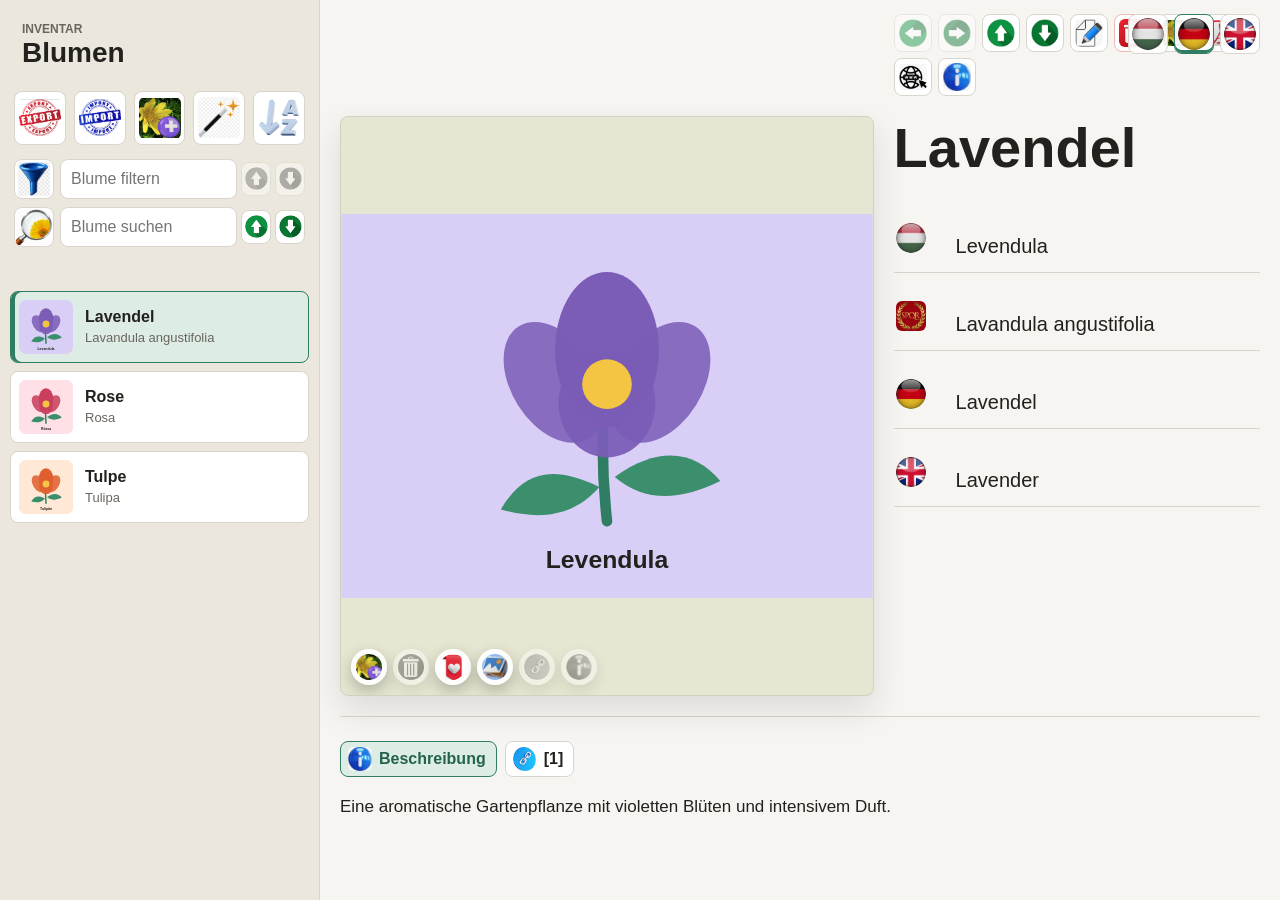
==== index.html @ afc71ab7 "tastaturbefehle wurden eingebaut" ====
<!doctype html>
<html lang="de">
<head>
  <meta charset="utf-8">
  <meta name="viewport" content="width=device-width, initial-scale=1">
  <title>Blumen-Inventar</title>
  <link rel="icon" type="image/png" href="favicon.png">
  <link rel="stylesheet" href="styles.css?v=20260624-6">
</head>
<body>
  <div class="app-shell">
    <aside class="sidebar" aria-label="Blumenliste" data-i18n-attr="aria-label:flowerListLabel">
      <div class="sidebar-header">
        <div>
          <p class="eyebrow" data-i18n="inventory">Inventar</p>
          <h1 data-i18n="flowers">Blumen</h1>
        </div>
      </div>

      <div class="toolbar">
        <button id="exportButton" class="toolbar-icon-button" type="button" title="Exportieren" aria-label="Exportieren" data-i18n-attr="title:export;aria-label:export"><img src="icon-export.png" alt=""><span class="visually-hidden" data-i18n="export">Exportieren</span></button>
        <button id="importButton" class="toolbar-icon-button" type="button" title="Importieren" aria-label="Importieren" data-i18n-attr="title:import;aria-label:import"><img src="icon-import.png" alt=""><span class="visually-hidden" data-i18n="import">Importieren</span></button>
        <button id="addFlowerButton" class="toolbar-icon-button" type="button" title="Neue Blume" aria-label="Neue Blume" data-i18n-attr="title:newFlower;aria-label:newFlower"><img src="icon-add.png" alt=""><span class="visually-hidden" data-i18n="newFlower">Neue Blume</span></button>
        <button id="createOnlineFlowerButton" class="toolbar-icon-button" type="button" title="Blume aus dem Internet erstellen" aria-label="Blume aus dem Internet erstellen" data-i18n-attr="title:createOnlineFlower;aria-label:createOnlineFlower"><img src="icon-internet-create.png" alt=""><span class="visually-hidden" data-i18n="createOnlineFlower">Blume aus dem Internet erstellen</span></button>
        <button id="sortFlowersButton" class="toolbar-icon-button" type="button" title="Sortieren A-Z" aria-label="Sortieren A-Z"><img id="sortFlowersIcon" src="icon-sort-az.png" alt=""><span class="visually-hidden" id="sortFlowersLabel">Sortieren A-Z</span></button>
        <input id="importFileInput" type="file" accept="application/json,application/zip,application/x-zip-compressed,.json,.zip" hidden>
      </div>

      <form id="searchForm" class="search-form" role="search">
        <label class="visually-hidden" for="filterInput" data-i18n="filterFlower">Blume filtern</label>
        <div class="search-input-row">
          <div class="search-field-row">
            <span class="search-side-icon" aria-hidden="true"><img src="icon-filter.png" alt=""></span>
            <div class="search-input-wrap">
              <input id="filterInput" type="text" placeholder="Blume filtern" autocomplete="off" data-i18n-attr="placeholder:filterPlaceholder">
              <button id="clearFilterButton" class="search-clear-button hidden" type="button" title="Filter löschen" aria-label="Filter löschen" data-i18n-attr="title:clearFilter;aria-label:clearFilter">×</button>
            </div>
          </div>
          <button id="filterPreviousButton" class="search-step-button" type="button" title="Vorherige gefilterte Blume" aria-label="Vorherige gefilterte Blume"><img src="icon-prev.png" alt=""></button>
          <button id="filterNextButton" class="search-step-button" type="button" title="Nächste gefilterte Blume" aria-label="Nächste gefilterte Blume"><img src="icon-next.png" alt=""></button>
        </div>
        <label class="visually-hidden" for="searchInput" data-i18n="searchFlower">Blume suchen</label>
        <div class="search-input-row">
          <div class="search-field-row">
            <button id="searchModeButton" class="search-side-icon search-mode-button" type="button" title="Überall suchen" aria-label="Suchmodus: Blumennamen. Zu überall suchen wechseln.">
              <img id="searchModeIcon" src="icon-search-flower-upload.png" alt="">
            </button>
            <div class="search-input-wrap">
              <input id="searchInput" type="search" placeholder="Blume suchen" autocomplete="off" data-i18n-attr="placeholder:searchPlaceholder">
              <button id="clearSearchButton" class="search-clear-button hidden" type="button" title="Suche löschen" aria-label="Suche löschen" data-i18n-attr="title:clearSearch;aria-label:clearSearch">×</button>
            </div>
          </div>
          <button id="searchPreviousButton" class="search-step-button" type="button" title="Vorheriger Treffer" aria-label="Vorheriger Treffer"><img src="icon-prev.png" alt=""></button>
          <button id="searchNextButton" class="search-step-button" type="button" title="Nächster Treffer" aria-label="Nächster Treffer"><img src="icon-next.png" alt=""></button>
        </div>
        <p id="searchMessage" class="search-message" role="status" aria-live="polite"></p>
      </form>

      <div id="flowerList" class="flower-list" role="listbox" aria-label="Gespeicherte Blumen" data-i18n-attr="aria-label:savedFlowers"></div>
    </aside>

    <main class="main-panel">
      <div class="main-toolbar">
        <div id="topDetailActions" class="sticky-detail-actions hidden"></div>
        <div class="language-switcher" aria-label="Sprache wählen" data-i18n-attr="aria-label:chooseLanguage">
          <button type="button" data-lang="hu" title="Magyar" aria-label="Magyar"><img src="flag-hu.png" alt=""></button>
          <button type="button" data-lang="de" title="Deutsch" aria-label="Deutsch"><img src="flag-de.png" alt=""></button>
          <button type="button" data-lang="en" title="English" aria-label="English"><img src="flag-en.png" alt=""></button>
        </div>
      </div>

      <section id="detailView" class="detail-view" aria-live="polite"></section>

      <form id="flowerForm" class="flower-form hidden" novalidate>
        <div class="form-header">
          <div>
            <p class="eyebrow" id="formModeLabel">Neue Blume</p>
            <h2 data-i18n="flowerData">Blumendaten</h2>
          </div>
          <div class="form-actions top-actions">
            <button class="form-icon-button" type="submit" title="Speichern" aria-label="Speichern" data-i18n-attr="title:save;aria-label:save"><img src="icon-save.png" alt=""><span class="visually-hidden" data-i18n="save">Speichern</span></button>
            <button id="cancelButton" class="form-icon-button" type="button" title="Abbrechen" aria-label="Abbrechen" data-i18n-attr="title:cancel;aria-label:cancel"><img src="icon-exit.png" alt=""><span class="visually-hidden" data-i18n="cancel">Abbrechen</span></button>
          </div>
        </div>

        <div class="form-grid">
          <section class="image-editor" aria-label="Bild" data-i18n-attr="aria-label:image">
            <div id="imagePreview" class="image-preview empty">
              <span data-i18n="selectImageDrop">Bild auswählen / Drag & Drop</span>
              <input id="imageInput" type="file" accept="image/*" multiple>
            </div>
          </section>

          <section class="fields" aria-label="Namen" data-i18n-attr="aria-label:names">
            <label>
              <span class="field-icon-label" title="Ungarischer Name" aria-label="Ungarischer Name" data-i18n-attr="title:magyarName;aria-label:magyarName"><img src="flag-hu.png" alt=""><span aria-hidden="true">*</span></span>
              <input id="nameHu" type="text" autocomplete="off" required>
            </label>
            <label>
              <span class="field-icon-label" title="Latein Name" aria-label="Latein Name" data-i18n-attr="title:latinName;aria-label:latinName"><img src="icon-latin.png" alt=""></span>
              <input id="nameLa" type="text" autocomplete="off">
            </label>
            <p id="autoFillStatus" class="autofill-status" role="status" aria-live="polite"></p>
            <label>
              <span class="field-icon-label" title="Deutscher Name" aria-label="Deutscher Name" data-i18n-attr="title:germanName;aria-label:germanName"><img src="flag-de.png" alt=""></span>
              <input id="nameDe" type="text" autocomplete="off">
            </label>
            <label>
              <span class="field-icon-label" title="English Name" aria-label="English Name" data-i18n-attr="title:englishName;aria-label:englishName"><img src="flag-en.png" alt=""></span>
              <input id="nameEn" type="text" autocomplete="off">
            </label>
            <p id="formError" class="form-error" role="alert"></p>
          </section>
          <section class="full-width-editor">
            <div class="field-block">
              <span class="field-icon-label description-field-label" title="Beschreibung" aria-label="Beschreibung" data-i18n-attr="title:descriptionTitle;aria-label:descriptionTitle"><img src="icon-info.png" alt=""><span data-i18n="descriptionTitle">Beschreibung</span></span>
              <div class="rich-editor">
                <span class="description-language-tabs" aria-label="Beschreibungssprache wählen" data-i18n-attr="aria-label:chooseDescriptionLanguage">
                  <button type="button" data-description-lang="hu" title="Magyar" aria-label="Magyar"><img src="flag-hu.png" alt=""></button>
                  <button type="button" data-description-lang="de" title="Deutsch" aria-label="Deutsch"><img src="flag-de.png" alt=""></button>
                  <button type="button" data-description-lang="en" title="English" aria-label="English"><img src="flag-en.png" alt=""></button>
                </span>
                <span class="editor-toolbar" aria-label="Leírás formatieren" data-i18n-attr="aria-label:formatDescription">
                  <label class="editor-select-control">
                    <span data-i18n="fontFamily">Schriftart</span>
                    <select id="descriptionFontFamilySelect" aria-label="Schriftart" data-i18n-attr="aria-label:fontFamily">
                      <option value="" data-i18n="fontFamilyDefault">Standard</option>
                      <option value="Segoe UI">Segoe UI</option>
                      <option value="Arial">Arial</option>
                      <option value="Georgia">Georgia</option>
                      <option value="Times New Roman">Times New Roman</option>
                      <option value="Courier New">Courier New</option>
                      <option value="Verdana">Verdana</option>
                    </select>
                  </label>
                  <label class="editor-select-control">
                    <span data-i18n="fontSize">Schriftgröße</span>
                    <select id="descriptionFontSizeSelect" aria-label="Schriftgröße" data-i18n-attr="aria-label:fontSize">
                      <option value="" data-i18n="fontSizeDefault">Normal</option>
                      <option value="2">14 px</option>
                      <option value="3">16 px</option>
                      <option value="4">20 px</option>
                      <option value="5">24 px</option>
                      <option value="6">32 px</option>
                    </select>
                  </label>
                  <button type="button" data-command="bold" title="Fett" data-i18n-attr="title:bold"><strong>B</strong></button>
                  <button type="button" data-command="italic" title="Kursiv" data-i18n-attr="title:italic"><em>I</em></button>
                  <button type="button" data-command="underline" title="Unterstrichen" data-i18n-attr="title:underline"><u>U</u></button>
                  <button type="button" data-command="insertUnorderedList" title="Liste" data-i18n="list" data-i18n-attr="title:list">Liste</button>
                  <button type="button" data-command="removeFormat" title="Formatierung entfernen" data-i18n="clearFormat" data-i18n-attr="title:clearFormat">Format löschen</button>
                  <label class="color-control editor-color-control">
                    <span data-i18n="textColor">Textfarbe</span>
                    <input id="descriptionColorInput" type="color" value="#2f7d62">
                  </label>
                  <span class="color-palette" aria-label="Textfarbe wählen" data-i18n-attr="aria-label:textColor">
                    <button type="button" data-editor-color="#22211d" title="Textfarbe" data-i18n-attr="title:textColor" style="--swatch:#22211d"></button>
                    <button type="button" data-editor-color="#2f7d62" title="Textfarbe" data-i18n-attr="title:textColor" style="--swatch:#2f7d62"></button>
                    <button type="button" data-editor-color="#b42318" title="Textfarbe" data-i18n-attr="title:textColor" style="--swatch:#b42318"></button>
                    <button type="button" data-editor-color="#175cd3" title="Textfarbe" data-i18n-attr="title:textColor" style="--swatch:#175cd3"></button>
                    <button type="button" data-editor-color="#7a2e0e" title="Textfarbe" data-i18n-attr="title:textColor" style="--swatch:#7a2e0e"></button>
                  </span>
                  <label class="color-control editor-color-control">
                    <span data-i18n="backgroundColor">Hintergrund</span>
                    <input id="descriptionBackgroundColorInput" type="color" value="#fff3bf">
                  </label>
                  <span class="color-palette" aria-label="Hintergrundfarbe wählen" data-i18n-attr="aria-label:backgroundColor">
                    <button type="button" data-editor-background="#fff3bf" title="Hintergrund" data-i18n-attr="title:backgroundColor" style="--swatch:#fff3bf"></button>
                    <button type="button" data-editor-background="#d3f9d8" title="Hintergrund" data-i18n-attr="title:backgroundColor" style="--swatch:#d3f9d8"></button>
                    <button type="button" data-editor-background="#d0ebff" title="Hintergrund" data-i18n-attr="title:backgroundColor" style="--swatch:#d0ebff"></button>
                    <button type="button" data-editor-background="#ffe3e3" title="Hintergrund" data-i18n-attr="title:backgroundColor" style="--swatch:#ffe3e3"></button>
                    <button type="button" data-editor-background="#ffffff" title="Hintergrund" data-i18n-attr="title:backgroundColor" style="--swatch:#ffffff"></button>
                  </span>
                </span>
                <span id="descriptionEditor" class="description-editor" contenteditable="true" role="textbox" aria-multiline="true"></span>
              </div>
            </div>
            <div class="field-block links-editor">
              <div class="links-editor-header">
                <span class="field-label" data-i18n="linksTitle">Links</span>
                <button id="addLinkButton" type="button" data-i18n="addLink">Link hinzufügen</button>
              </div>
              <div id="linksEditorList" class="links-editor-list"></div>
            </div>
          </section>
        </div>
      </form>
    </main>
  </div>

  <script src="app.js?v=20260624-12"></script>
</body>
</html>
---- styles.css ----
:root {
  color-scheme: light;
  --bg: #f6f5f1;
  --panel: #ffffff;
  --panel-soft: #f0eee8;
  --text: #22211d;
  --muted: #6a665e;
  --line: #d9d5cc;
  --accent: #2f7d62;
  --accent-strong: #23634d;
  --danger: #b42318;
  --shadow: 0 14px 35px rgba(34, 33, 29, 0.12);
  --radius: 8px;
}

* {
  box-sizing: border-box;
}

body {
  margin: 0;
  min-height: 100vh;
  background: var(--bg);
  color: var(--text);
  font-family: Segoe UI, Arial, sans-serif;
}

button,
input {
  font: inherit;
}

button {
  border: 1px solid var(--line);
  border-radius: var(--radius);
  background: var(--panel);
  color: var(--text);
  cursor: pointer;
  min-height: 40px;
  padding: 0 14px;
  transition: background 140ms ease, border-color 140ms ease, transform 140ms ease;
}

button:hover {
  background: var(--panel-soft);
}

button:disabled {
  cursor: not-allowed;
  opacity: 0.45;
}

button:active {
  transform: translateY(1px);
}

button.primary,
.icon-button.primary {
  border-color: var(--accent);
  background: var(--accent);
  color: #ffffff;
}

button.primary:hover,
.icon-button.primary:hover {
  background: var(--accent-strong);
}

.app-shell {
  display: grid;
  grid-template-columns: 320px minmax(0, 1fr);
  height: 100vh;
  min-height: 520px;
}

.sidebar {
  display: flex;
  min-height: 0;
  flex-direction: column;
  border-right: 1px solid var(--line);
  background: #ebe7dc;
}

.sidebar-header,
.form-header {
  display: flex;
  align-items: center;
  justify-content: space-between;
  gap: 16px;
  padding: 22px;
}

.sidebar-header h1,
.form-header h2 {
  margin: 2px 0 0;
  font-size: 28px;
  line-height: 1.1;
}

.eyebrow {
  margin: 0;
  color: var(--muted);
  font-size: 12px;
  font-weight: 700;
  letter-spacing: 0;
  text-transform: uppercase;
}

.icon-button {
  display: inline-flex;
  width: 42px;
  height: 42px;
  align-items: center;
  justify-content: center;
  flex: 0 0 auto;
  padding: 0;
  font-size: 28px;
  line-height: 1;
}

.toolbar {
  display: grid;
  grid-template-columns: repeat(5, 1fr);
  gap: 8px;
  padding: 0 14px 14px;
}

.toolbar-icon-button {
  display: inline-flex;
  height: 54px;
  align-items: center;
  justify-content: center;
  overflow: hidden;
  padding: 5px;
}

.toolbar-icon-button img {
  width: 42px;
  height: 42px;
  border-radius: 6px;
  object-fit: contain;
}

.search-form {
  display: grid;
  gap: 8px;
  padding: 0 14px 10px;
}

.search-input-wrap {
  position: relative;
}

.search-field-row {
  display: grid;
  grid-template-columns: 40px minmax(0, 1fr);
  gap: 6px;
}

.search-side-icon {
  display: inline-flex;
  width: 40px;
  min-height: 40px;
  align-items: center;
  justify-content: center;
  border: 1px solid var(--line);
  border-radius: var(--radius);
  background: #fff;
}

.search-side-icon img {
  width: 34px;
  height: 34px;
  object-fit: contain;
}

.search-mode-button {
  height: 40px;
  overflow: hidden;
  padding: 1px;
}

.search-mode-button img {
  width: 36px;
  height: 36px;
}

.search-mode-button:hover,
.search-mode-button:focus-visible {
  border-color: var(--accent);
  background: #f7fbf9;
}

.search-mode-button:focus-visible {
  outline: 3px solid rgba(47, 125, 98, 0.18);
  outline-offset: 1px;
}

.search-input-row {
  display: grid;
  grid-template-columns: minmax(0, 1fr) 30px 30px;
  gap: 4px;
}

.search-form input {
  width: 100%;
  min-height: 40px;
  border: 1px solid var(--line);
  border-radius: var(--radius);
  color: var(--text);
  padding: 8px 40px 8px 10px;
}

.search-form input:placeholder-shown {
  padding-right: 10px;
}

.search-form input:focus {
  border-color: var(--accent);
  outline: 3px solid rgba(47, 125, 98, 0.18);
}

.search-form input[type="search"]::-webkit-search-cancel-button,
.search-form input[type="search"]::-webkit-search-decoration {
  appearance: none;
  -webkit-appearance: none;
  display: none;
}

.search-clear-button {
  position: absolute;
  top: 50%;
  right: 6px;
  width: 30px;
  min-height: 30px;
  height: 30px;
  border: 0;
  background: transparent;
  color: var(--muted);
  padding: 0;
  transform: translateY(-50%);
  font-size: 24px;
  line-height: 1;
}

.search-clear-button:hover {
  background: var(--panel-soft);
}

.search-step-button {
  display: inline-flex;
  width: 30px;
  min-height: 34px;
  height: 34px;
  align-self: center;
  align-items: center;
  justify-content: center;
  padding: 2px;
}

.search-step-button img {
  width: 23px;
  height: 23px;
  border-radius: 50%;
  object-fit: contain;
}

.search-step-button:disabled {
  cursor: default;
  opacity: 0.42;
}

.search-step-button:disabled img {
  filter: grayscale(1);
}

.search-message {
  min-height: 18px;
  margin: 0;
  color: var(--danger);
  font-size: 13px;
  font-weight: 700;
}

.flower-list {
  min-height: 0;
  overflow-y: auto;
  padding: 8px 10px 18px;
}

.flower-item {
  display: grid;
  grid-template-columns: 54px minmax(0, 1fr);
  align-items: center;
  gap: 12px;
  width: 100%;
  min-height: 70px;
  margin: 0 0 8px;
  padding: 8px;
  text-align: left;
}

.flower-item.active {
  border-color: var(--accent);
  background: #ddede5;
  box-shadow: inset 4px 0 0 var(--accent);
}

.flower-item.search-hit {
  outline: 3px solid rgba(47, 125, 98, 0.22);
  outline-offset: 1px;
}

.flower-thumb {
  width: 54px;
  height: 54px;
  border-radius: 7px;
  object-fit: cover;
  background: var(--panel-soft);
}

.flower-title {
  display: block;
  overflow: hidden;
  font-weight: 700;
  text-overflow: ellipsis;
  white-space: nowrap;
}

.flower-subtitle {
  display: block;
  overflow: hidden;
  margin-top: 4px;
  color: var(--muted);
  font-size: 13px;
  text-overflow: ellipsis;
  white-space: nowrap;
}

.main-panel {
  position: relative;
  min-width: 0;
  overflow: auto;
  padding: 20px;
}

.main-toolbar {
  position: sticky;
  top: -20px;
  z-index: 6;
  display: block;
  margin: -20px -20px 12px;
  padding: 14px 20px 8px;
  background: var(--bg);
}

.sticky-detail-actions {
  display: grid;
  grid-template-columns: minmax(340px, 58%) minmax(0, 1fr);
  gap: 20px;
  max-width: none;
  min-width: 0;
  margin: 0 auto;
  padding: 0;
  background: var(--bg);
}

.sticky-detail-actions .detail-actions {
  grid-column: 2;
  margin: 0;
  padding-left: 0;
}

.language-switcher {
  position: absolute;
  top: 14px;
  right: 20px;
  display: flex;
  justify-content: flex-end;
  gap: 6px;
  pointer-events: none;
}

.language-switcher button {
  display: inline-flex;
  width: 40px;
  height: 40px;
  align-items: center;
  justify-content: center;
  border-color: var(--line);
  background: rgba(255, 255, 255, 0.92);
  overflow: hidden;
  padding: 3px;
  pointer-events: auto;
}

.language-switcher img {
  width: 100%;
  height: 100%;
  border-radius: 50%;
  object-fit: cover;
}

.language-switcher button.active {
  border-color: var(--accent);
  box-shadow: inset 0 -3px 0 var(--accent);
}

.detail-view,
.flower-form {
  max-width: none;
  margin: 0;
}

.detail-card {
  display: grid;
  grid-template-columns: minmax(340px, 58%) minmax(0, 1fr);
  gap: 20px;
  align-items: start;
}

.hero-image-frame {
  width: 100%;
}

.hero-image-shell {
  position: relative;
  width: 100%;
  height: clamp(380px, 52vw, 580px);
  border-radius: var(--radius);
  box-shadow: var(--shadow);
  background: #e6e6d2;
  border: 1px solid #d2d2bc;
  overflow: hidden;
}

.hero-image {
  width: 100%;
  height: 100%;
  cursor: zoom-in;
  object-fit: contain;
}

.hero-image-shell.drag-over {
  outline: 4px solid rgba(47, 125, 98, 0.5);
  outline-offset: -8px;
}

.hero-image-add-input {
  display: none;
}

.hero-image-add,
.hero-image-delete,
.hero-image-favorite,
.hero-image-thumbnails,
.hero-image-source,
.hero-image-info {
  position: absolute;
  z-index: 2;
  bottom: 10px;
  display: inline-flex;
  width: 36px;
  min-height: 36px;
  height: 36px;
  align-items: center;
  justify-content: center;
  border-color: rgba(255, 255, 255, 0.86);
  border-radius: 50%;
  background: rgba(255, 255, 255, 0.94);
  box-shadow: 0 6px 16px rgba(0, 0, 0, 0.24);
  padding: 3px;
}

.hero-image-add {
  left: 10px;
}

.hero-image-delete {
  left: 52px;
}

.hero-image-favorite {
  left: 94px;
}

.hero-image-thumbnails {
  left: 136px;
}

.hero-image-source {
  left: 178px;
}

.hero-image-info {
  left: 220px;
}

.hero-image-add img,
.hero-image-delete img,
.hero-image-favorite img,
.hero-image-thumbnails img,
.hero-image-source img,
.hero-image-info img {
  width: 26px;
  height: 26px;
  border-radius: 50%;
  object-fit: cover;
}

.hero-image-favorite:not(.active) {
  opacity: 0.42;
}

.hero-image-info:not(.active) {
  opacity: 0.42;
}

.hero-image-favorite:not(.active) img {
  filter: grayscale(1);
}

.hero-image-info:not(.active) img {
  filter: grayscale(1);
}

.hero-image-delete:disabled,
.hero-image-source:disabled {
  cursor: default;
  opacity: 0.42;
}

.hero-image-delete:disabled img,
.hero-image-source:disabled img {
  filter: grayscale(1);
}

.hero-image-nav {
  display: inline-flex;
  width: 30px;
  min-height: 30px;
  align-items: center;
  justify-content: center;
  border-color: var(--line);
  border-radius: 50%;
  background: #ffffff;
  color: var(--text);
  font-size: 24px;
  font-weight: 800;
  line-height: 1;
  padding: 0 0 3px;
  white-space: nowrap;
}

.hero-image-navigation {
  display: grid;
  grid-template-columns: 30px 30px minmax(0, 1fr) 30px 30px;
  width: 100%;
  gap: 6px;
  align-items: center;
  margin-top: 6px;
}

.hero-image-nav:disabled {
  cursor: default;
  pointer-events: none;
  opacity: 0.34;
}

.hero-image-status {
  color: var(--muted);
  font-size: 13px;
  font-weight: 800;
  text-align: center;
}

.original-image-overlay {
  box-sizing: border-box;
  position: fixed;
  inset: 0;
  z-index: 100;
  display: flex;
  align-items: center;
  justify-content: center;
  background: rgba(16, 18, 17, 0.84);
  cursor: zoom-out;
  overflow: hidden;
  padding: 24px 24px 82px;
}

.original-image-content {
  box-sizing: border-box;
  display: grid;
  width: min(900px, calc(100vw - 48px));
  height: calc(100vh - 124px);
  max-height: calc(100vh - 124px);
  height: calc(100dvh - 124px);
  max-height: calc(100dvh - 124px);
  grid-template-rows: minmax(0, 1fr);
  align-items: center;
  justify-items: center;
  cursor: default;
  overflow: hidden;
}

.original-image-stage {
  position: relative;
  display: grid;
  min-height: 0;
  width: 100%;
  height: 100%;
  max-width: 100%;
  max-height: 100%;
  place-items: center;
}

.original-image-content img {
  display: block;
  width: auto;
  height: auto;
  max-width: 100%;
  max-height: calc(100vh - 124px);
  max-height: calc(100dvh - 124px);
  border-radius: var(--radius);
  box-shadow: 0 22px 70px rgba(0, 0, 0, 0.45);
  cursor: zoom-out;
  object-fit: contain;
}

.original-image-actions {
  position: absolute;
  left: 50%;
  bottom: 12px;
  z-index: 2;
  display: flex;
  gap: 8px;
  transform: translateX(-50%);
}

.original-image-actions .hero-image-delete,
.original-image-actions .hero-image-favorite,
.original-image-actions .hero-image-source,
.original-image-actions .hero-image-info {
  position: static;
  flex: 0 0 auto;
}

.original-image-navigation {
  position: fixed;
  left: 50%;
  bottom: 24px;
  transform: translateX(-50%);
  width: calc(100vw - 48px);
  max-width: 560px;
  border-radius: 999px;
  background: rgba(246, 244, 239, 0.96);
  padding: 4px;
  box-shadow: 0 10px 34px rgba(0, 0, 0, 0.25);
  cursor: default;
}

.thumbnail-overlay {
  position: fixed;
  inset: 0;
  z-index: 110;
  display: grid;
  place-items: center;
  background: rgba(16, 18, 17, 0.38);
  padding: 24px;
}

.thumbnail-panel {
  max-width: calc(100vw - 48px);
  max-height: calc(100vh - 48px);
  overflow: auto;
  border: 1px solid rgba(255, 255, 255, 0.86);
  border-radius: var(--radius);
  background: rgba(255, 255, 255, 0.96);
  box-shadow: 0 24px 70px rgba(0, 0, 0, 0.34);
  padding: 14px;
}

.thumbnail-panel.drag-over {
  outline: 4px solid rgba(47, 125, 98, 0.5);
  outline-offset: -8px;
}

.thumbnail-grid {
  display: grid;
  grid-template-columns: repeat(var(--thumbnail-columns, 5), minmax(172px, 264px));
  gap: 14px;
}

.thumbnail-item {
  position: relative;
  aspect-ratio: 1 / 1;
  overflow: hidden;
  border: 2px solid var(--line);
  border-radius: 8px;
  background: #ffffff;
  padding: 0;
}

.thumbnail-item.selected {
  border-color: var(--accent);
  box-shadow: 0 0 0 3px rgba(47, 125, 98, 0.18);
}

.thumbnail-item img {
  width: 100%;
  height: 100%;
  object-fit: cover;
}

.thumbnail-favorite,
.thumbnail-source,
.thumbnail-delete,
.thumbnail-info {
  position: absolute;
  bottom: 4px;
  display: inline-flex;
  width: 32px;
  min-height: 32px;
  height: 32px;
  align-items: center;
  justify-content: center;
  border-color: rgba(255, 255, 255, 0.9);
  border-radius: 50%;
  background: rgba(255, 255, 255, 0.94);
  box-shadow: 0 4px 12px rgba(0, 0, 0, 0.22);
  padding: 2px;
}

.thumbnail-source {
  right: 40px;
}

.thumbnail-delete {
  right: 76px;
}

.thumbnail-info {
  right: 112px;
}

.thumbnail-favorite {
  right: 4px;
}

.thumbnail-favorite img,
.thumbnail-source img,
.thumbnail-delete img,
.thumbnail-info img {
  width: 23px;
  height: 23px;
  border-radius: 50%;
  object-fit: cover;
}

.thumbnail-source img {
  width: 23px;
  height: 23px;
  border-radius: 50%;
  object-fit: cover;
}

.thumbnail-favorite:not(.active),
.thumbnail-info:not(.active),
.thumbnail-source:disabled,
.thumbnail-delete:disabled {
  opacity: 0.52;
}

.thumbnail-favorite:not(.active) img,
.thumbnail-info:not(.active) img,
.thumbnail-source:disabled img,
.thumbnail-delete:disabled img {
  filter: grayscale(1);
}

.thumbnail-source:disabled {
  cursor: default;
  opacity: 0.42;
}

.thumbnail-source:disabled img {
  filter: grayscale(1);
}

.online-search-overlay {
  position: fixed;
  inset: 0;
  z-index: 120;
  display: grid;
  place-items: center;
  background: rgba(16, 18, 17, 0.42);
  padding: 24px;
}

.online-search-panel {
  width: min(720px, calc(100vw - 48px));
  max-height: calc(100vh - 48px);
  overflow: auto;
  border: 1px solid rgba(255, 255, 255, 0.82);
  border-radius: var(--radius);
  background: #ffffff;
  box-shadow: 0 24px 70px rgba(0, 0, 0, 0.34);
  padding: 22px;
}

.online-search-panel h2 {
  margin: 0 0 18px;
  font-size: 24px;
}

.online-search-form {
  display: grid;
  grid-template-columns: minmax(0, 1fr) auto auto;
  gap: 10px;
  align-items: end;
}

.online-search-form label {
  grid-column: 1 / -1;
  color: var(--muted);
  font-size: 13px;
  font-weight: 800;
}

.online-search-form input {
  min-width: 0;
}

.dialog-icon-button {
  display: inline-flex;
  align-items: center;
  justify-content: center;
  width: 42px;
  min-height: 42px;
  padding: 4px;
}

.dialog-icon-button img {
  width: 30px;
  height: 30px;
  border-radius: 50%;
  object-fit: cover;
}

.export-format-dialog .app-dialog-actions,
.import-mode-dialog .app-dialog-actions {
  gap: 14px;
  align-items: center;
}

.dialog-icon-button.icon-only-choice {
  width: 76px;
  min-height: 76px;
  padding: 6px;
}

.dialog-icon-button.icon-only-choice img {
  width: 64px;
  height: 64px;
  border-radius: 10px;
}

.export-format-dialog .dialog-icon-button.icon-only-choice {
  background: var(--panel);
  color: var(--text);
}

.export-format-dialog .dialog-icon-button.icon-only-choice:hover {
  background: #f7f4ee;
}

.dialog-icon-button.small-icon-choice {
  width: 52px;
  min-height: 52px;
  padding: 5px;
}

.dialog-icon-button.small-icon-choice img {
  width: 40px;
  height: 40px;
  border-radius: 8px;
}

.image-info-panel {
  width: min(560px, calc(100vw - 48px));
}

.image-info-form {
  grid-template-columns: minmax(0, 1fr) auto auto;
}

.image-info-form input {
  min-height: 42px;
}

.app-dialog-panel {
  width: min(520px, calc(100vw - 48px));
}

.app-dialog-message {
  margin: 0 0 18px;
  color: var(--text);
  font-size: 16px;
  line-height: 1.45;
  white-space: pre-line;
}

.app-dialog-actions {
  display: flex;
  justify-content: flex-end;
  gap: 10px;
}

.online-search-history {
  display: grid;
  grid-template-columns: 1fr auto;
  gap: 8px 10px;
  align-items: center;
  margin-top: 12px;
}

.online-search-history-title {
  grid-column: 1 / -1;
  color: var(--muted);
  font-size: 12px;
  font-weight: 800;
}

.online-search-history-chips {
  display: flex;
  min-width: 0;
  flex-wrap: wrap;
  gap: 6px;
}

.online-search-history-chip {
  max-width: 100%;
  border-color: var(--line);
  border-radius: 999px;
  background: #f6f5f1;
  color: var(--text);
  font-size: 13px;
  padding: 6px 10px;
  overflow-wrap: anywhere;
}

.online-search-history-chip:hover,
.online-search-history-chip:focus-visible {
  border-color: var(--accent);
  background: #eef7f1;
}

.online-search-history-clear {
  border-color: var(--line);
  background: #ffffff;
  color: var(--muted);
  font-size: 12px;
  padding: 6px 10px;
}

.online-search-history-clear.dialog-icon-button {
  width: 36px;
  min-height: 36px;
  padding: 3px;
}

.online-search-history-clear.dialog-icon-button img {
  width: 26px;
  height: 26px;
}

.online-search-status {
  min-height: 22px;
  margin: 14px 0 8px;
  color: var(--muted);
  font-weight: 700;
}

.online-search-results {
  display: grid;
  gap: 8px;
}

.online-search-result {
  display: grid;
  gap: 4px;
  width: 100%;
  border-color: var(--line);
  background: #fdfcf8;
  padding: 12px 14px;
  text-align: left;
}

.online-search-result:hover,
.online-search-result:focus-visible {
  border-color: var(--accent);
  background: #eef7f1;
}

.online-search-result strong {
  font-size: 16px;
}

.online-search-result span {
  color: var(--muted);
  font-size: 13px;
}

.detail-content {
  min-width: 0;
}

.detail-content h2 {
  overflow: hidden;
  margin: 0 0 22px;
  font-size: clamp(32px, 5vw, 56px);
  line-height: 1.16;
  padding-bottom: 4px;
  text-overflow: ellipsis;
  white-space: nowrap;
}

.name-grid {
  display: grid;
  gap: 12px;
}

.name-row {
  display: grid;
  grid-template-columns: 48px minmax(0, 1fr);
  gap: 14px;
  align-items: baseline;
  border-bottom: 1px solid var(--line);
  padding: 14px 0;
}

.name-label {
  display: inline-flex;
  width: 34px;
  height: 34px;
  align-items: center;
  justify-content: center;
  color: var(--muted);
  font-size: 14px;
  font-weight: 700;
}

.name-label img,
.field-icon-label img {
  width: 30px;
  height: 30px;
  border-radius: 50%;
  object-fit: cover;
}

.name-label img[src$="icon-latin.png"],
.field-icon-label img[src$="icon-latin.png"] {
  border-radius: 6px;
}

.name-value {
  overflow-wrap: anywhere;
  font-size: 20px;
}

.detail-actions,
.form-actions {
  display: flex;
  flex-wrap: wrap;
  gap: 6px;
  margin-top: 26px;
}

.form-icon-button {
  display: inline-flex;
  width: 52px;
  min-height: 52px;
  align-items: center;
  justify-content: center;
  padding: 4px;
}

.form-icon-button img {
  width: 40px;
  height: 40px;
  border-radius: 50%;
  object-fit: contain;
}

.icon-action {
  display: inline-flex;
  position: relative;
  align-items: center;
  gap: 6px;
  min-height: 38px;
  padding: 3px 10px 3px 6px;
  font-weight: 700;
}

.icon-action img {
  width: 26px;
  height: 26px;
  flex: 0 0 auto;
  border-radius: 6px;
  object-fit: contain;
}

.icon-action.compact-action {
  width: 38px;
  justify-content: center;
  padding: 3px;
}

.icon-action.compact-action span {
  position: absolute;
  width: 1px;
  height: 1px;
  overflow: hidden;
  clip: rect(0 0 0 0);
  clip-path: inset(50%);
  white-space: nowrap;
}

.icon-action.compact-action img {
  width: 28px;
  height: 28px;
}

.icon-action.icon-only-action {
  width: 38px;
  justify-content: center;
  padding: 3px;
}

.icon-action.icon-only-action span {
  position: absolute;
  width: 1px;
  height: 1px;
  overflow: hidden;
  clip: rect(0 0 0 0);
  clip-path: inset(50%);
  white-space: nowrap;
}

.icon-action.icon-only-action img {
  width: 28px;
  height: 28px;
}

.nav-button {
  min-width: 38px;
  padding: 0;
  font-weight: 700;
}

.history-back-button img,
.history-forward-button img {
  transform: rotate(-90deg);
}

.danger {
  border-color: #f2b8b5;
  color: var(--danger);
}

.danger:hover {
  background: #fff1f0;
}

.empty-state {
  display: grid;
  min-height: calc(100vh - 56px);
  place-items: center;
  text-align: center;
}

.empty-state-inner {
  max-width: min(760px, calc(100vw - 48px));
}

.empty-state h2 {
  margin: 0 0 10px;
  font-size: 32px;
}

.empty-state p {
  color: var(--muted);
  line-height: 1.42;
  margin: 8px 0;
}

.fatal-detail {
  overflow-wrap: anywhere;
  font-size: 13px;
  line-height: 1.35;
}

.empty-state-inner button {
  margin: 4px;
}

.hidden {
  display: none;
}

.img-fit {
  max-width: 100%;
  height: auto;
}

.visually-hidden {
  position: absolute;
  width: 1px;
  height: 1px;
  overflow: hidden;
  clip: rect(0 0 0 0);
  clip-path: inset(50%);
  white-space: nowrap;
}

.flower-form {
  background: var(--panel);
  border: 1px solid var(--line);
  border-radius: var(--radius);
  box-shadow: var(--shadow);
}

.form-grid {
  display: grid;
  grid-template-columns: minmax(260px, 42%) minmax(0, 1fr);
  gap: 28px;
  padding: 0 22px 24px;
}

.image-editor {
  min-width: 0;
}

.image-preview {
  display: grid;
  position: relative;
  width: 100%;
  aspect-ratio: 4 / 3;
  place-items: center;
  overflow: hidden;
  border: 1px dashed var(--line);
  border-radius: var(--radius);
  background: var(--panel-soft);
  color: var(--muted);
  transition: background 140ms ease, border-color 140ms ease, outline-color 140ms ease;
}

.image-preview.has-images {
  display: block;
  aspect-ratio: auto;
  overflow: visible;
  border: 0;
  background: transparent;
}

.image-preview.empty {
  cursor: pointer;
}

.image-preview.empty span {
  color: var(--text);
  font-weight: 600;
  text-decoration: underline;
  text-decoration-thickness: 1px;
  text-underline-offset: 3px;
}

.image-preview input {
  position: absolute;
  inset: 0;
  cursor: pointer;
  opacity: 0;
}

.image-preview-stack {
  position: relative;
  width: 100%;
  aspect-ratio: 4 / 3;
  height: auto;
  overflow: hidden;
  border: 1px solid var(--line);
  border-radius: var(--radius);
}

.image-preview img {
  width: 100%;
  height: 100%;
  object-fit: contain;
  background: #ffffff;
}

.image-count-badge {
  position: absolute;
  right: 10px;
  bottom: 10px;
  min-width: 34px;
  border-radius: 999px;
  background: rgba(47, 125, 98, 0.92);
  color: #ffffff;
  font-weight: 800;
  line-height: 1;
  padding: 8px 10px;
  text-align: center;
}

.image-preview.drag-over {
  border-color: var(--accent);
  background: #ddede5;
  outline: 3px solid rgba(47, 125, 98, 0.18);
}

.image-preview.has-images.drag-over .image-preview-stack {
  outline: 4px solid rgba(47, 125, 98, 0.5);
  outline-offset: -8px;
}

.image-preview.has-images .hero-image-navigation {
  margin-top: 10px;
}

.field-note {
  margin: 10px 0 0;
  color: var(--muted);
  font-size: 13px;
  line-height: 1.4;
}

.autofill-status {
  min-height: 18px;
  margin: -8px 0 0;
  color: var(--muted);
  font-size: 13px;
  line-height: 1.35;
}

.autofill-status.warning {
  color: var(--danger);
  font-weight: 700;
}

.fields {
  display: grid;
  align-content: start;
  gap: 16px;
}

.fields > label {
  grid-template-columns: 42px minmax(0, 1fr);
  align-items: center;
}

.full-width-editor {
  display: grid;
  grid-column: 1 / -1;
  gap: 16px;
}

.fields label,
.field-block {
  display: grid;
  gap: 7px;
  color: var(--muted);
  font-size: 14px;
  font-weight: 700;
}

.field-label {
  color: var(--muted);
}

.field-icon-label {
  display: inline-flex;
  position: relative;
  width: 34px;
  height: 34px;
  align-items: center;
  justify-content: center;
}

.description-field-label {
  width: auto;
  gap: 8px;
  justify-content: flex-start;
  color: var(--text);
}

.field-icon-label span {
  position: absolute;
  right: -5px;
  top: -6px;
  color: var(--danger);
  font-size: 15px;
  font-weight: 800;
}

.description-field-label span {
  position: static;
  color: inherit;
  font-size: 14px;
  font-weight: 700;
}

.fields input {
  min-width: 0;
  min-height: 42px;
  border: 1px solid var(--line);
  border-radius: var(--radius);
  color: var(--text);
  padding: 9px 11px;
}

.fields input:focus {
  border-color: var(--accent);
  outline: 3px solid rgba(47, 125, 98, 0.18);
}

.rich-editor {
  display: grid;
  gap: 8px;
}

.description-language-tabs {
  display: flex;
  flex-wrap: wrap;
  gap: 6px;
}

.description-language-tabs button {
  display: inline-flex;
  width: 38px;
  height: 38px;
  align-items: center;
  justify-content: center;
  overflow: hidden;
  padding: 3px;
}

.description-language-tabs img {
  width: 100%;
  height: 100%;
  border-radius: 50%;
  object-fit: cover;
}

.description-language-tabs button.active {
  border-color: var(--accent);
  box-shadow: inset 0 -3px 0 var(--accent);
}

.editor-toolbar {
  display: flex;
  flex-wrap: wrap;
  gap: 6px;
  align-items: center;
}

.editor-toolbar button {
  min-height: 34px;
  padding: 0 10px;
}

.editor-select-control,
.color-control {
  display: inline-flex;
  min-height: 34px;
  align-items: center;
  gap: 7px;
  border: 1px solid var(--line);
  border-radius: var(--radius);
  background: var(--panel);
  color: var(--muted);
  padding: 4px 8px;
  font-size: 13px;
}

.editor-select-control select {
  min-height: 26px;
  max-width: 160px;
  border: 0;
  background: transparent;
  color: var(--text);
  font: inherit;
  font-weight: 700;
  outline: 0;
}

.color-control input {
  width: 34px;
  min-height: 24px;
  border: 0;
  padding: 0;
  background: transparent;
}

.color-palette {
  display: inline-flex;
  gap: 4px;
  align-items: center;
  min-height: 34px;
}

.color-palette button {
  width: 28px;
  min-height: 28px;
  border-radius: 50%;
  background: var(--swatch);
  padding: 0;
}

.color-palette button:hover,
.color-palette button:focus-visible {
  border-color: var(--accent);
  box-shadow: 0 0 0 3px rgba(47, 125, 98, 0.18);
}

.description-editor {
  min-height: 160px;
  overflow: auto;
  border: 1px solid var(--line);
  border-radius: var(--radius);
  background: #ffffff;
  color: var(--text);
  font-weight: 400;
  line-height: 1.55;
  padding: 10px 12px;
}

.description-editor:focus {
  border-color: var(--accent);
  outline: 3px solid rgba(47, 125, 98, 0.18);
}

.description-editor:empty::before {
  color: var(--muted);
  content: attr(data-placeholder);
}

.description-section {
  grid-column: 1 / -1;
  border-top: 1px solid var(--line);
  padding-top: 24px;
}

.info-tabs {
  display: flex;
  flex-wrap: wrap;
  gap: 8px;
  margin-bottom: 16px;
}

.info-tabs button {
  min-height: 36px;
}

.info-tabs .description-tab-button,
.info-tabs .links-tab-button {
  display: inline-flex;
  align-items: center;
  gap: 7px;
  padding: 4px 10px 4px 7px;
}

.description-tab-button img,
.links-tab-button img {
  width: 24px;
  height: 24px;
  border-radius: 5px;
  object-fit: contain;
}

.links-tab-count {
  font-weight: 700;
}

.info-tabs button.active {
  border-color: var(--accent);
  background: #ddede5;
  color: var(--accent-strong);
  font-weight: 700;
}

.info-panel.hidden {
  display: none;
}

.description-content {
  width: 100%;
  max-width: none;
  margin: 0;
  color: var(--text);
  font-size: 17px;
  line-height: 1.6;
}

.description-content p,
.description-content ul,
.description-content ol {
  margin: 0 0 12px;
}

.description-content :last-child {
  margin-bottom: 0;
}

.search-highlight {
  border-radius: 3px;
  background: #ffe066;
  color: #17140a;
  box-shadow: 0 0 0 2px rgba(255, 224, 102, 0.35);
  padding: 0 1px;
}

.description-section .empty-description {
  color: var(--muted);
}

.links-list {
  display: grid;
  gap: 10px;
  margin: 0;
  padding: 0;
  list-style: none;
}

.links-list a {
  color: var(--accent-strong);
  font-size: 17px;
  font-weight: 700;
  overflow-wrap: anywhere;
}

.links-editor {
  border-top: 1px solid var(--line);
  padding-top: 12px;
}

.links-editor-header {
  display: flex;
  align-items: center;
  justify-content: space-between;
  gap: 10px;
}

.links-editor-list {
  display: grid;
  gap: 12px;
}

.link-editor-row {
  display: grid;
  grid-template-columns: repeat(3, minmax(150px, 1fr)) minmax(240px, 1.8fr);
  gap: 10px;
  border: 1px solid var(--line);
  border-radius: var(--radius);
  background: #faf9f6;
  padding: 10px;
}

.link-editor-row label {
  display: grid;
  grid-template-columns: 34px minmax(0, 1fr);
  align-items: center;
  gap: 8px;
}

.link-editor-row label span[data-link-label] {
  display: inline-flex;
  width: 30px;
  height: 30px;
  align-items: center;
  justify-content: center;
}

.link-editor-row label span[data-link-label] img {
  width: 26px;
  height: 26px;
  border-radius: 50%;
  object-fit: cover;
}

.link-editor-row .link-input-url {
  grid-column: auto;
}

.link-editor-row .link-input-url span[data-link-label] img {
  border-radius: 6px;
}

.link-editor-actions {
  display: flex;
  justify-content: flex-end;
  gap: 8px;
  grid-column: 1 / -1;
}

.link-move-button {
  display: inline-flex;
  width: 38px;
  min-width: 38px;
  align-items: center;
  justify-content: center;
  padding: 3px;
}

.link-move-button img {
  width: 26px;
  height: 26px;
  border-radius: 50%;
  object-fit: contain;
}

.form-error {
  min-height: 20px;
  margin: 0;
  color: var(--danger);
  font-weight: 700;
}

@media (max-width: 820px) {
  .app-shell {
    grid-template-columns: 1fr;
    height: auto;
    min-height: 100vh;
  }

  .sidebar {
    max-height: 42vh;
    border-right: 0;
    border-bottom: 1px solid var(--line);
  }

  .main-panel {
    padding: 18px;
  }

  .main-toolbar {
    top: -18px;
    margin: -18px -18px 14px;
    padding: 12px 18px 8px;
  }

  .language-switcher {
    top: 12px;
    right: 18px;
  }

  .sticky-detail-actions {
    grid-template-columns: 1fr;
  }

  .sticky-detail-actions .detail-actions {
    grid-column: 1;
    padding-left: 0;
  }

  .detail-card,
  .form-grid {
    grid-template-columns: 1fr;
  }

  .top-actions {
    width: 100%;
    margin-top: 0;
  }

  .form-header {
    align-items: flex-start;
    flex-direction: column;
  }
}

@media (max-width: 520px) {
  .sidebar-header,
  .form-header {
    padding: 16px;
  }

  .toolbar {
    grid-template-columns: repeat(4, 1fr);
  }

  .main-panel {
    padding: 12px;
  }

  .main-toolbar {
    top: -12px;
    margin: -12px -12px 12px;
    padding: 10px 12px 8px;
  }

  .language-switcher {
    top: 10px;
    right: 12px;
  }

  .sticky-detail-actions {
    max-width: none;
  }

  .name-row {
    grid-template-columns: 42px minmax(0, 1fr);
    gap: 10px;
  }

  .form-grid {
    padding: 0 16px 18px;
  }

  .link-editor-row {
    grid-template-columns: 1fr;
  }

  .icon-action {
    flex: 1 1 100%;
    justify-content: center;
  }

  .icon-action.compact-action {
    flex: 1 1 46%;
  }

  .icon-action.icon-only-action {
    flex: 1 1 28%;
  }
}
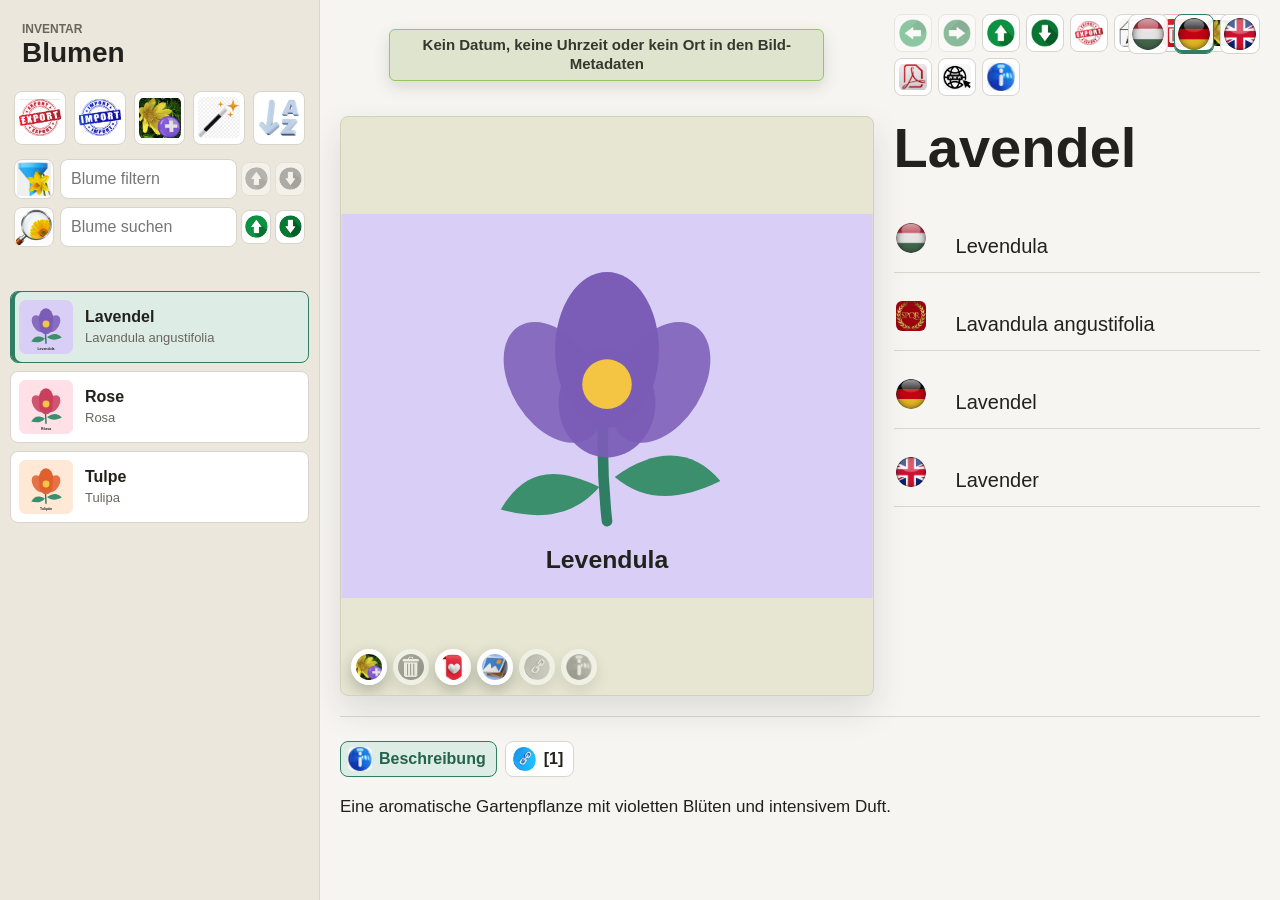
==== commit 82c19ab8: "weitere Anpassungen..." ====
--- a/index.html
+++ b/index.html
@@ -5,7 +5,7 @@
   <meta name="viewport" content="width=device-width, initial-scale=1">
   <title>Blumen-Inventar</title>
   <link rel="icon" type="image/png" href="favicon.png">
-  <link rel="stylesheet" href="styles.css?v=20260624-6">
+  <link rel="stylesheet" href="styles.css?v=20260625-3">
 </head>
 <body>
   <div class="app-shell">
@@ -188,6 +188,6 @@
     </main>
   </div>
 
-  <script src="app.js?v=20260624-12"></script>
+  <script src="app.js?v=20260625-11"></script>
 </body>
 </html>
--- a/styles.css
+++ b/styles.css
@@ -357,12 +357,33 @@
 .sticky-detail-actions {
   display: grid;
   grid-template-columns: minmax(340px, 58%) minmax(0, 1fr);
+  align-items: center;
   gap: 20px;
   max-width: none;
   min-width: 0;
   margin: 0 auto;
   padding: 0;
   background: var(--bg);
+}
+
+.current-context-display {
+  grid-column: 1;
+  justify-self: center;
+  width: min(435px, 100%);
+  min-height: 42px;
+  display: flex;
+  align-items: center;
+  justify-content: center;
+  border: 1px solid #93c95b;
+  border-radius: 6px;
+  background: #dfe4cf;
+  box-shadow: 0 6px 16px rgba(66, 80, 48, 0.16);
+  color: #34382d;
+  font-size: 15px;
+  font-weight: 700;
+  line-height: 1.25;
+  padding: 6px 14px;
+  text-align: center;
 }
 
 .sticky-detail-actions .detail-actions {
@@ -525,13 +546,15 @@
 }
 
 .hero-image-delete:disabled,
-.hero-image-source:disabled {
+.hero-image-source:disabled,
+.hero-image-source.looks-disabled {
   cursor: default;
   opacity: 0.42;
 }
 
 .hero-image-delete:disabled img,
-.hero-image-source:disabled img {
+.hero-image-source:disabled img,
+.hero-image-source.looks-disabled img {
   filter: grayscale(1);
 }
 
@@ -767,6 +790,7 @@
 .thumbnail-favorite:not(.active),
 .thumbnail-info:not(.active),
 .thumbnail-source:disabled,
+.thumbnail-source.looks-disabled,
 .thumbnail-delete:disabled {
   opacity: 0.52;
 }
@@ -774,17 +798,28 @@
 .thumbnail-favorite:not(.active) img,
 .thumbnail-info:not(.active) img,
 .thumbnail-source:disabled img,
+.thumbnail-source.looks-disabled img,
 .thumbnail-delete:disabled img {
   filter: grayscale(1);
 }
 
-.thumbnail-source:disabled {
+.thumbnail-source:disabled,
+.thumbnail-source.looks-disabled {
   cursor: default;
   opacity: 0.42;
 }
 
-.thumbnail-source:disabled img {
+.thumbnail-source:disabled img,
+.thumbnail-source.looks-disabled img {
   filter: grayscale(1);
+}
+
+.thumbnail-source.active {
+  opacity: 1;
+}
+
+.thumbnail-source.active img {
+  filter: none;
 }
 
 .online-search-overlay {
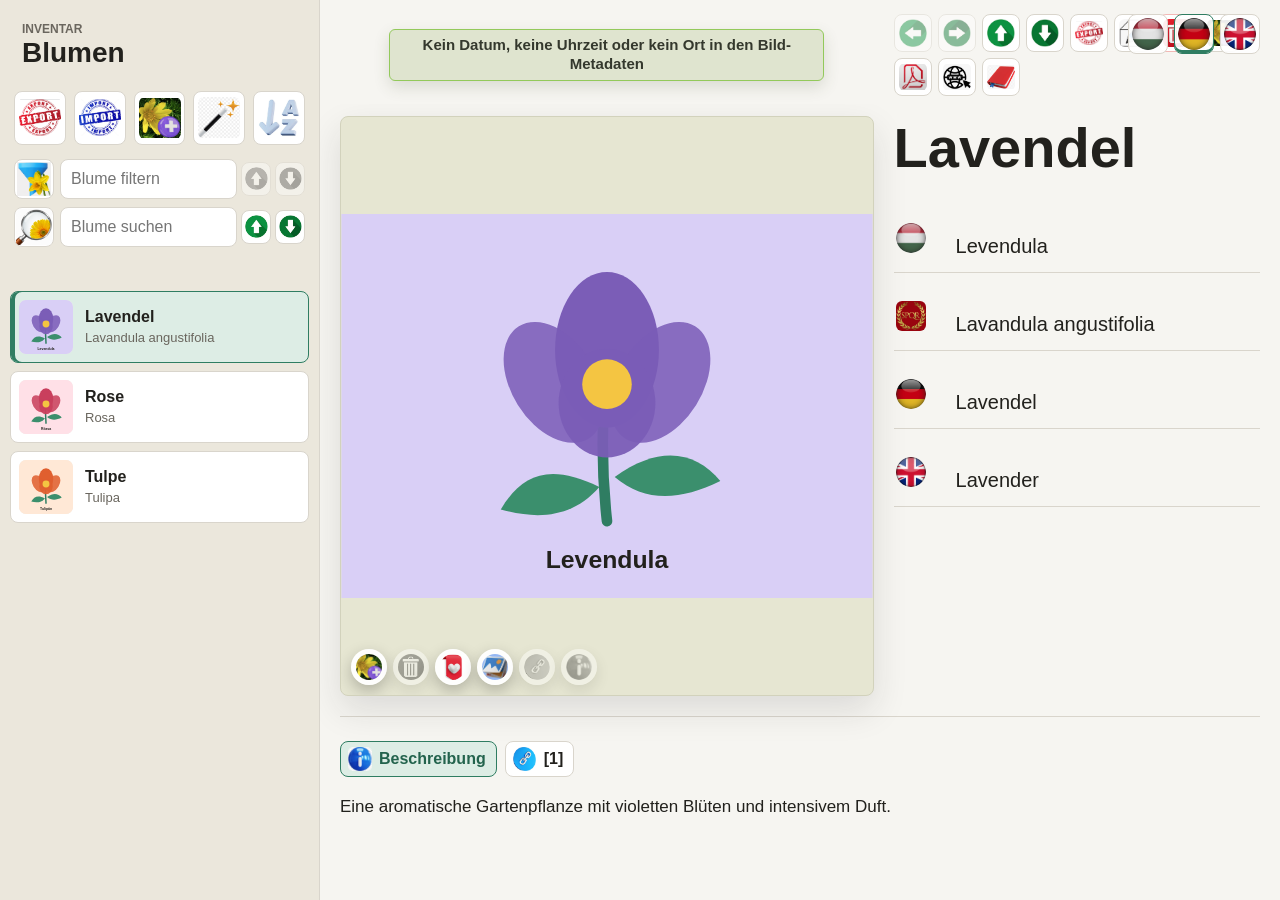
==== commit 677d1ea7: "weitere Anpassungen..." ====
--- a/index.html
+++ b/index.html
@@ -188,6 +188,6 @@
     </main>
   </div>
 
-  <script src="app.js?v=20260625-11"></script>
+  <script src="app.js?v=20260625-12"></script>
 </body>
 </html>
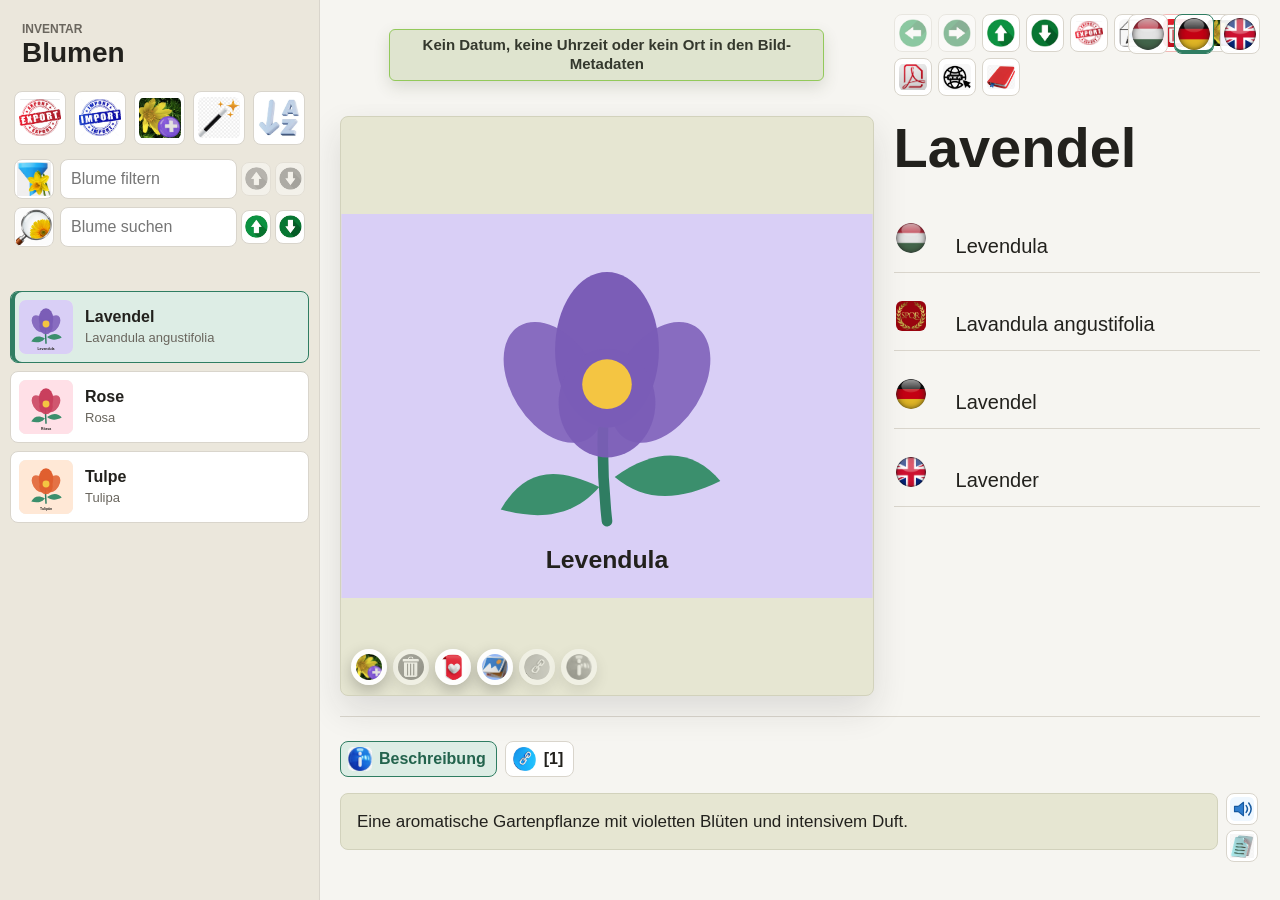
==== commit 52a80105: "weitere Anpassungen..." ====
--- a/index.html
+++ b/index.html
@@ -5,7 +5,7 @@
   <meta name="viewport" content="width=device-width, initial-scale=1">
   <title>Blumen-Inventar</title>
   <link rel="icon" type="image/png" href="favicon.png">
-  <link rel="stylesheet" href="styles.css?v=20260625-3">
+  <link rel="stylesheet" href="styles.css?v=20260625-12">
 </head>
 <body>
   <div class="app-shell">
@@ -62,6 +62,12 @@
     <main class="main-panel">
       <div class="main-toolbar">
         <div id="topDetailActions" class="sticky-detail-actions hidden"></div>
+        <div id="formTopActions" class="sticky-form-actions hidden">
+          <div class="form-actions form-top-actions detail-actions">
+            <button class="icon-action icon-only-action" type="submit" form="flowerForm" title="Speichern" aria-label="Speichern" data-i18n-attr="title:save;aria-label:save"><img src="icon-save.png?v=20260625-2" alt=""><span class="visually-hidden" data-i18n="save">Speichern</span></button>
+            <button id="cancelButton" class="icon-action icon-only-action" type="button" title="Abbrechen" aria-label="Abbrechen" data-i18n-attr="title:cancel;aria-label:cancel"><img src="icon-exit.png" alt=""><span class="visually-hidden" data-i18n="cancel">Abbrechen</span></button>
+          </div>
+        </div>
         <div class="language-switcher" aria-label="Sprache wählen" data-i18n-attr="aria-label:chooseLanguage">
           <button type="button" data-lang="hu" title="Magyar" aria-label="Magyar"><img src="flag-hu.png" alt=""></button>
           <button type="button" data-lang="de" title="Deutsch" aria-label="Deutsch"><img src="flag-de.png" alt=""></button>
@@ -76,10 +82,6 @@
           <div>
             <p class="eyebrow" id="formModeLabel">Neue Blume</p>
             <h2 data-i18n="flowerData">Blumendaten</h2>
-          </div>
-          <div class="form-actions top-actions">
-            <button class="form-icon-button" type="submit" title="Speichern" aria-label="Speichern" data-i18n-attr="title:save;aria-label:save"><img src="icon-save.png" alt=""><span class="visually-hidden" data-i18n="save">Speichern</span></button>
-            <button id="cancelButton" class="form-icon-button" type="button" title="Abbrechen" aria-label="Abbrechen" data-i18n-attr="title:cancel;aria-label:cancel"><img src="icon-exit.png" alt=""><span class="visually-hidden" data-i18n="cancel">Abbrechen</span></button>
           </div>
         </div>
 
@@ -113,13 +115,8 @@
           </section>
           <section class="full-width-editor">
             <div class="field-block">
-              <span class="field-icon-label description-field-label" title="Beschreibung" aria-label="Beschreibung" data-i18n-attr="title:descriptionTitle;aria-label:descriptionTitle"><img src="icon-info.png" alt=""><span data-i18n="descriptionTitle">Beschreibung</span></span>
+              <span class="field-icon-label description-field-label" title="Beschreibung" aria-label="Beschreibung" data-i18n-attr="title:descriptionTitle;aria-label:descriptionTitle"><span class="description-language-tabs description-title-flags" aria-label="Beschreibungssprache wählen" data-i18n-attr="aria-label:chooseDescriptionLanguage"><button type="button" data-description-lang="hu" title="Magyar" aria-label="Magyar"><img src="flag-hu.png" alt=""></button><button type="button" data-description-lang="de" title="Deutsch" aria-label="Deutsch"><img src="flag-de.png" alt=""></button><button type="button" data-description-lang="en" title="English" aria-label="English"><img src="flag-en.png" alt=""></button></span><span data-i18n="descriptionTitle">Beschreibung</span></span>
               <div class="rich-editor">
-                <span class="description-language-tabs" aria-label="Beschreibungssprache wählen" data-i18n-attr="aria-label:chooseDescriptionLanguage">
-                  <button type="button" data-description-lang="hu" title="Magyar" aria-label="Magyar"><img src="flag-hu.png" alt=""></button>
-                  <button type="button" data-description-lang="de" title="Deutsch" aria-label="Deutsch"><img src="flag-de.png" alt=""></button>
-                  <button type="button" data-description-lang="en" title="English" aria-label="English"><img src="flag-en.png" alt=""></button>
-                </span>
                 <span class="editor-toolbar" aria-label="Leírás formatieren" data-i18n-attr="aria-label:formatDescription">
                   <label class="editor-select-control">
                     <span data-i18n="fontFamily">Schriftart</span>
@@ -172,7 +169,7 @@
                     <button type="button" data-editor-background="#ffffff" title="Hintergrund" data-i18n-attr="title:backgroundColor" style="--swatch:#ffffff"></button>
                   </span>
                 </span>
-                <span id="descriptionEditor" class="description-editor" contenteditable="true" role="textbox" aria-multiline="true"></span>
+                <div id="descriptionEditorList" class="description-editor-list"></div>
               </div>
             </div>
             <div class="field-block links-editor">
@@ -188,6 +185,6 @@
     </main>
   </div>
 
-  <script src="app.js?v=20260625-12"></script>
+  <script src="app.js?v=20260625-20"></script>
 </body>
 </html>
--- a/styles.css
+++ b/styles.css
@@ -11,6 +11,8 @@
   --danger: #b42318;
   --shadow: 0 14px 35px rgba(34, 33, 29, 0.12);
   --radius: 8px;
+  --image-surface: #e6e6d2;
+  --image-surface-line: #d2d2bc;
 }
 
 * {
@@ -366,6 +368,15 @@
   background: var(--bg);
 }
 
+.sticky-form-actions {
+  display: flex;
+  min-height: 42px;
+  align-items: center;
+  justify-content: flex-end;
+  padding-right: 150px;
+  background: var(--bg);
+}
+
 .current-context-display {
   grid-column: 1;
   justify-self: center;
@@ -392,6 +403,10 @@
   padding-left: 0;
 }
 
+.sticky-form-actions .form-actions {
+  margin: 0;
+}
+
 .language-switcher {
   position: absolute;
   top: 14px;
@@ -450,8 +465,8 @@
   height: clamp(380px, 52vw, 580px);
   border-radius: var(--radius);
   box-shadow: var(--shadow);
-  background: #e6e6d2;
-  border: 1px solid #d2d2bc;
+  background: var(--image-surface);
+  border: 1px solid var(--image-surface-line);
   overflow: hidden;
 }
 
@@ -1111,20 +1126,9 @@
   margin-top: 26px;
 }
 
-.form-icon-button {
-  display: inline-flex;
-  width: 52px;
-  min-height: 52px;
-  align-items: center;
-  justify-content: center;
-  padding: 4px;
-}
-
-.form-icon-button img {
-  width: 40px;
-  height: 40px;
-  border-radius: 50%;
-  object-fit: contain;
+.form-top-actions {
+  justify-content: flex-end;
+  margin-top: 0;
 }
 
 .icon-action {
@@ -1429,6 +1433,27 @@
   color: var(--text);
 }
 
+.description-title-flags {
+  display: inline-flex;
+  gap: 4px;
+  align-items: center;
+}
+
+.description-title-flags button {
+  width: 30px;
+  height: 30px;
+  min-height: 30px;
+  overflow: hidden;
+  padding: 2px;
+}
+
+.description-title-flags img {
+  width: 26px;
+  height: 26px;
+  border-radius: 50%;
+  object-fit: cover;
+}
+
 .field-icon-label span {
   position: absolute;
   right: -5px;
@@ -1468,6 +1493,11 @@
   display: flex;
   flex-wrap: wrap;
   gap: 6px;
+}
+
+.description-field-label .description-language-tabs {
+  flex-wrap: nowrap;
+  gap: 4px;
 }
 
 .description-language-tabs button {
@@ -1561,13 +1591,127 @@
 .description-editor {
   min-height: 160px;
   overflow: auto;
-  border: 1px solid var(--line);
+  border: 1px solid var(--image-surface-line);
   border-radius: var(--radius);
-  background: #ffffff;
+  background: var(--image-surface);
   color: var(--text);
   font-weight: 400;
   line-height: 1.55;
   padding: 10px 12px;
+}
+
+.description-editor-list {
+  display: grid;
+  gap: 10px;
+}
+
+.description-editor-row {
+  display: grid;
+  grid-template-columns: minmax(0, 1fr) 34px;
+  gap: 8px;
+  align-items: start;
+}
+
+.description-panel-actions {
+  display: grid;
+  gap: 5px;
+}
+
+.description-panel-action {
+  display: inline-flex;
+  width: 32px;
+  height: 32px;
+  min-height: 32px;
+  align-items: center;
+  justify-content: center;
+  padding: 3px;
+}
+
+.description-panel-action img {
+  width: 100%;
+  height: 100%;
+  object-fit: contain;
+}
+
+.description-panel-action:disabled {
+  cursor: default;
+  opacity: 0.32;
+}
+
+.description-panel-action:disabled img {
+  filter: grayscale(1);
+}
+
+.description-panel-action.copied {
+  border-color: var(--accent);
+  background: #ddede5;
+}
+
+.description-panel-action.speaking {
+  border-color: #175aa0;
+  background: #dceeff;
+}
+
+.speech-diagnostics-bubble {
+  position: fixed;
+  z-index: 30;
+  width: min(420px, calc(100vw - 16px));
+  max-height: min(520px, calc(100vh - 16px));
+  overflow: auto;
+  border: 1px solid #b8c0aa;
+  border-radius: 10px;
+  background: #fffef8;
+  box-shadow: 0 14px 35px rgba(34, 33, 29, 0.2);
+  color: var(--text);
+  padding: 12px 14px;
+  font-size: 13px;
+  line-height: 1.35;
+}
+
+.speech-diagnostics-bubble::after {
+  position: absolute;
+  top: 16px;
+  right: -8px;
+  width: 14px;
+  height: 14px;
+  border-top: 1px solid #b8c0aa;
+  border-right: 1px solid #b8c0aa;
+  background: #fffef8;
+  content: "";
+  transform: rotate(45deg);
+}
+
+.speech-diagnostics-bubble strong {
+  display: block;
+  margin-bottom: 8px;
+  font-size: 14px;
+}
+
+.speech-diagnostics-bubble p {
+  margin: 6px 0;
+  color: var(--text);
+}
+
+.speech-diagnostics-bubble span {
+  display: block;
+  margin: 10px 0 4px;
+  color: var(--muted);
+  font-weight: 700;
+}
+
+.speech-diagnostics-bubble pre {
+  max-height: 168px;
+  overflow: auto;
+  margin: 0;
+  border: 1px solid var(--line);
+  border-radius: 6px;
+  background: #f6f5f1;
+  color: var(--text);
+  font-family: Consolas, "Courier New", monospace;
+  font-size: 12px;
+  line-height: 1.35;
+  white-space: pre-wrap;
+  padding: 8px;
 }
 
 .description-editor:focus {
@@ -1628,13 +1772,41 @@
   display: none;
 }
 
+.info-panel.description-panel-list {
+  display: grid;
+  gap: 12px;
+}
+
+.info-panel.description-panel-list.hidden {
+  display: none;
+}
+
+.description-readonly-panel {
+  display: grid;
+  grid-template-columns: minmax(0, 1fr) 34px;
+  gap: 8px;
+  align-items: start;
+}
+
+.description-readonly-actions {
+  align-self: start;
+}
+
 .description-content {
   width: 100%;
   max-width: none;
   margin: 0;
+  border: 1px solid var(--image-surface-line);
+  border-radius: var(--radius);
+  background: var(--image-surface);
   color: var(--text);
   font-size: 17px;
   line-height: 1.6;
+  padding: 14px 16px;
+}
+
+.description-content-panel + .description-content-panel {
+  margin-top: 0;
 }
 
 .description-content p,
@@ -1803,7 +1975,7 @@
     grid-template-columns: 1fr;
   }
 
-  .top-actions {
+  .form-top-actions {
     width: 100%;
     margin-top: 0;
   }
@@ -1843,6 +2015,11 @@
     max-width: none;
   }
 
+  .sticky-form-actions {
+    min-height: 42px;
+    padding-right: 138px;
+  }
+
   .name-row {
     grid-template-columns: 42px minmax(0, 1fr);
     gap: 10px;
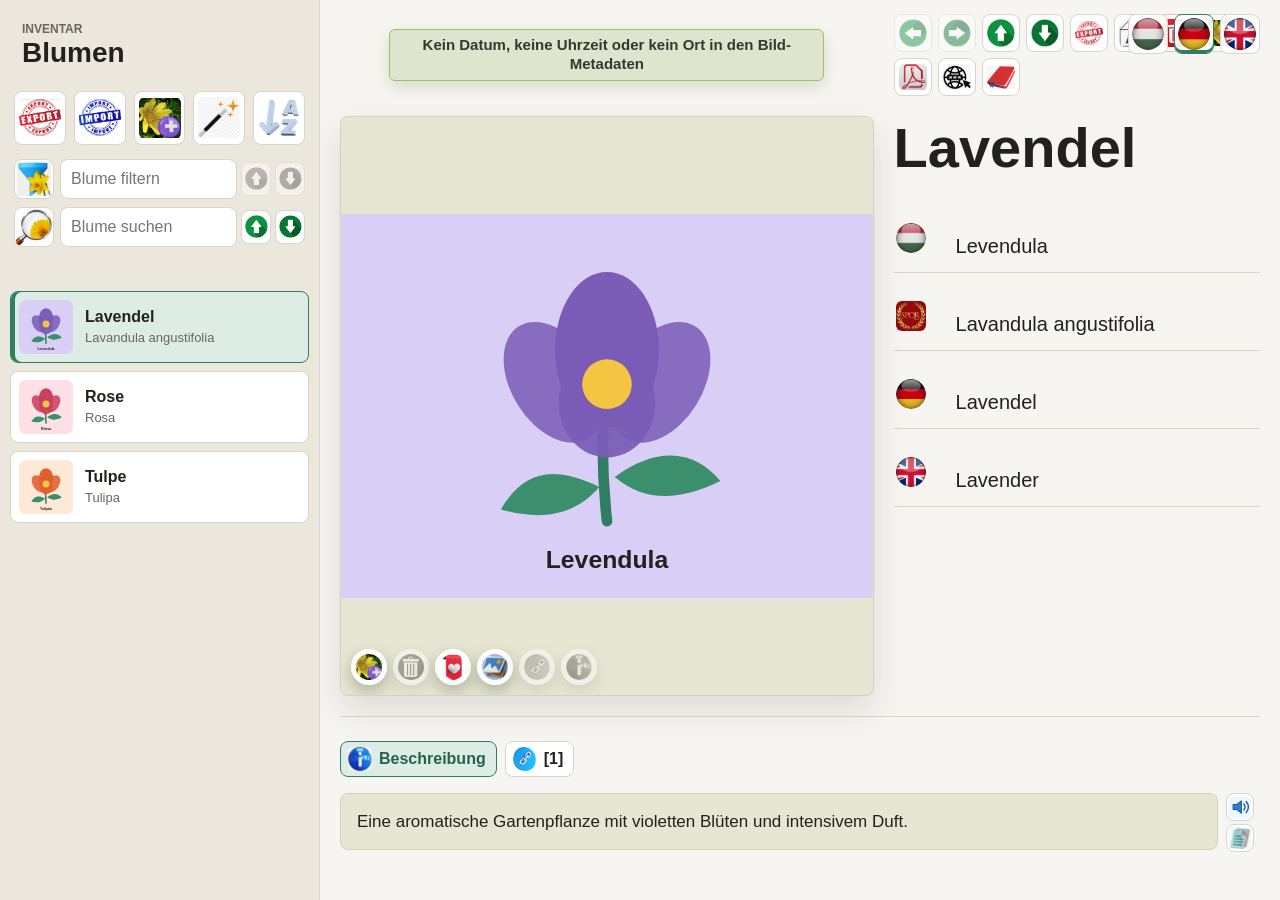
==== commit 11b6f7d4: "weitere Anpassungen..." ====
--- a/index.html
+++ b/index.html
@@ -5,7 +5,7 @@
   <meta name="viewport" content="width=device-width, initial-scale=1">
   <title>Blumen-Inventar</title>
   <link rel="icon" type="image/png" href="favicon.png">
-  <link rel="stylesheet" href="styles.css?v=20260625-12">
+  <link rel="stylesheet" href="styles.css?v=20260625-13">
 </head>
 <body>
   <div class="app-shell">
@@ -115,7 +115,7 @@
           </section>
           <section class="full-width-editor">
             <div class="field-block">
-              <span class="field-icon-label description-field-label" title="Beschreibung" aria-label="Beschreibung" data-i18n-attr="title:descriptionTitle;aria-label:descriptionTitle"><span class="description-language-tabs description-title-flags" aria-label="Beschreibungssprache wählen" data-i18n-attr="aria-label:chooseDescriptionLanguage"><button type="button" data-description-lang="hu" title="Magyar" aria-label="Magyar"><img src="flag-hu.png" alt=""></button><button type="button" data-description-lang="de" title="Deutsch" aria-label="Deutsch"><img src="flag-de.png" alt=""></button><button type="button" data-description-lang="en" title="English" aria-label="English"><img src="flag-en.png" alt=""></button></span><span data-i18n="descriptionTitle">Beschreibung</span></span>
+              <span class="field-icon-label description-field-label" title="Beschreibung" aria-label="Beschreibung" data-i18n-attr="title:descriptionTitle;aria-label:descriptionTitle"><span class="description-language-tabs description-title-flags" aria-label="Beschreibungssprache wählen" data-i18n-attr="aria-label:chooseDescriptionLanguage"><button type="button" data-description-lang="hu" title="Magyar" aria-label="Magyar"><img src="flag-hu.png" alt=""></button><button type="button" data-description-lang="de" title="Deutsch" aria-label="Deutsch"><img src="flag-de.png" alt=""></button><button type="button" data-description-lang="en" title="English" aria-label="English"><img src="flag-en.png" alt=""></button></span><span data-i18n="descriptionTitle">Beschreibung</span><button id="generateDescriptionButton" class="description-generate-button" type="button" title="Beschreibung mit ChatGPT erstellen" aria-label="Beschreibung mit ChatGPT erstellen" data-i18n-attr="title:generateDescription;aria-label:generateDescription"><img src="icon-generate-description.png" alt=""></button></span>
               <div class="rich-editor">
                 <span class="editor-toolbar" aria-label="Leírás formatieren" data-i18n-attr="aria-label:formatDescription">
                   <label class="editor-select-control">
@@ -185,6 +185,6 @@
     </main>
   </div>
 
-  <script src="app.js?v=20260625-20"></script>
+  <script src="app.js?v=20260625-21"></script>
 </body>
 </html>
--- a/styles.css
+++ b/styles.css
@@ -1522,6 +1522,31 @@
   box-shadow: inset 0 -3px 0 var(--accent);
 }
 
+.description-generate-button {
+  display: inline-flex;
+  width: 36px;
+  height: 36px;
+  min-height: 36px;
+  align-items: center;
+  justify-content: center;
+  border: 1px solid var(--line);
+  border-radius: 8px;
+  background: rgba(255, 255, 255, 0.92);
+  cursor: pointer;
+  padding: 3px;
+}
+
+.description-generate-button img {
+  width: 100%;
+  height: 100%;
+  object-fit: contain;
+}
+
+.description-generate-button:disabled {
+  cursor: wait;
+  opacity: 0.55;
+}
+
 .editor-toolbar {
   display: flex;
   flex-wrap: wrap;
@@ -1589,7 +1614,7 @@
 }
 
 .description-editor {
-  min-height: 160px;
+  min-height: 190px;
   overflow: auto;
   border: 1px solid var(--image-surface-line);
   border-radius: var(--radius);
@@ -1607,24 +1632,24 @@
 
 .description-editor-row {
   display: grid;
-  grid-template-columns: minmax(0, 1fr) 34px;
-  gap: 8px;
+  grid-template-columns: minmax(0, 1fr) 30px;
+  gap: 7px;
   align-items: start;
 }
 
 .description-panel-actions {
   display: grid;
-  gap: 5px;
+  gap: 3px;
 }
 
 .description-panel-action {
   display: inline-flex;
-  width: 32px;
-  height: 32px;
-  min-height: 32px;
+  width: 28px;
+  height: 28px;
+  min-height: 28px;
   align-items: center;
   justify-content: center;
-  padding: 3px;
+  padding: 2px;
 }
 
 .description-panel-action img {
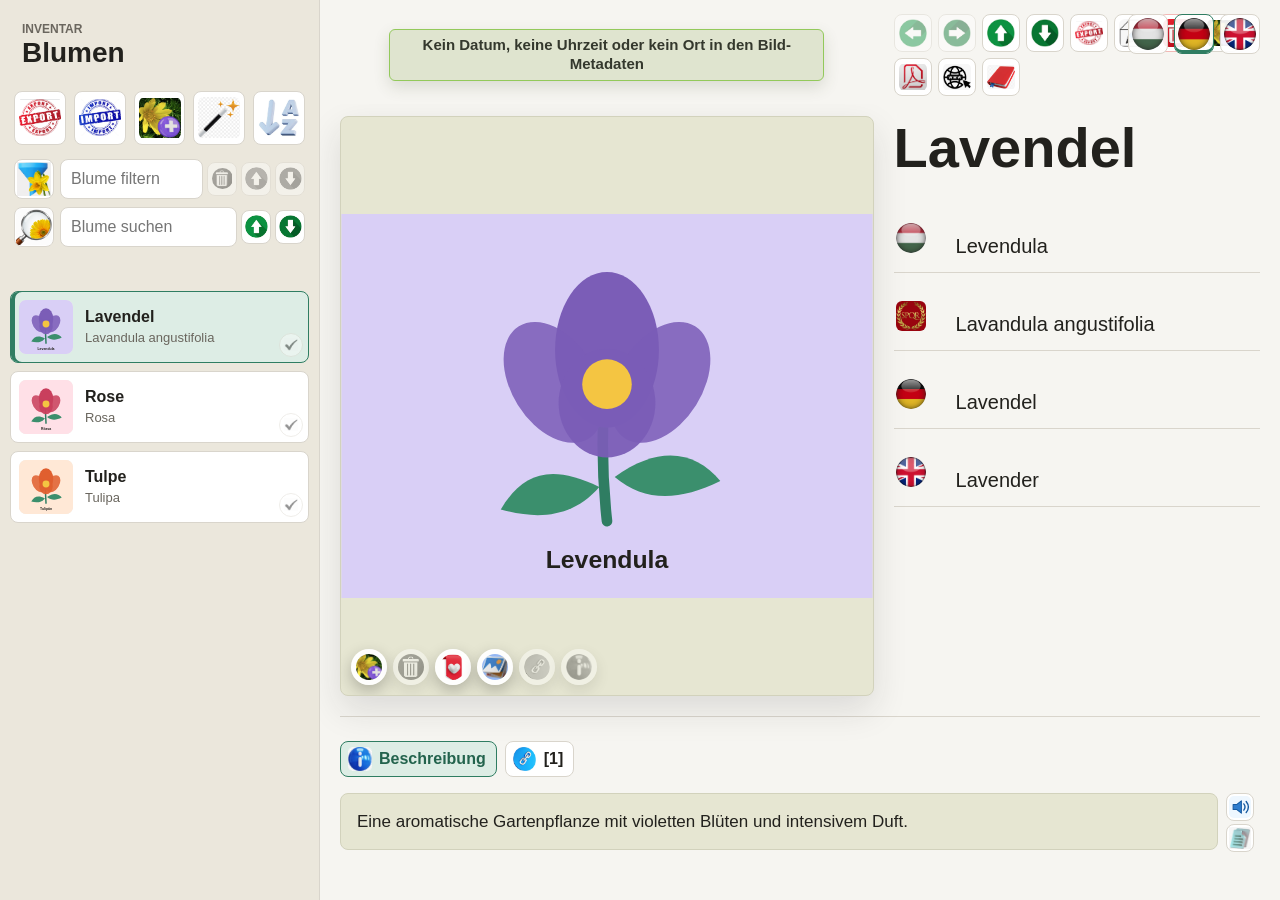
==== commit 413a9e9b: "weitere Anpassungen..." ====
--- a/index.html
+++ b/index.html
@@ -28,14 +28,14 @@
 
       <form id="searchForm" class="search-form" role="search">
         <label class="visually-hidden" for="filterInput" data-i18n="filterFlower">Blume filtern</label>
-        <div class="search-input-row">
+        <div class="search-input-row filter-input-row">
           <div class="search-field-row">
             <span class="search-side-icon" aria-hidden="true"><img src="icon-filter.png" alt=""></span>
             <div class="search-input-wrap">
               <input id="filterInput" type="text" placeholder="Blume filtern" autocomplete="off" data-i18n-attr="placeholder:filterPlaceholder">
-              <button id="clearFilterButton" class="search-clear-button hidden" type="button" title="Filter löschen" aria-label="Filter löschen" data-i18n-attr="title:clearFilter;aria-label:clearFilter">×</button>
             </div>
           </div>
+          <button id="clearFilterButton" class="search-step-button filter-clear-step-button" type="button" title="Filter löschen" aria-label="Filter löschen" data-i18n-attr="title:clearFilter;aria-label:clearFilter" disabled><img src="icon-delete.png" alt=""></button>
           <button id="filterPreviousButton" class="search-step-button" type="button" title="Vorherige gefilterte Blume" aria-label="Vorherige gefilterte Blume"><img src="icon-prev.png" alt=""></button>
           <button id="filterNextButton" class="search-step-button" type="button" title="Nächste gefilterte Blume" aria-label="Nächste gefilterte Blume"><img src="icon-next.png" alt=""></button>
         </div>
--- a/styles.css
+++ b/styles.css
@@ -204,6 +204,10 @@
   gap: 4px;
 }
 
+.filter-input-row {
+  grid-template-columns: minmax(0, 1fr) 30px 30px 30px;
+}
+
 .search-form input {
   width: 100%;
   min-height: 40px;
@@ -214,6 +218,10 @@
 }
 
 .search-form input:placeholder-shown {
+  padding-right: 10px;
+}
+
+.filter-input-row input {
   padding-right: 10px;
 }
 
@@ -267,6 +275,11 @@
   object-fit: contain;
 }
 
+.filter-clear-step-button img {
+  width: 21px;
+  height: 21px;
+}
+
 .search-step-button:disabled {
   cursor: default;
   opacity: 0.42;
@@ -291,6 +304,7 @@
 }
 
 .flower-item {
+  position: relative;
   display: grid;
   grid-template-columns: 54px minmax(0, 1fr);
   align-items: center;
@@ -298,8 +312,24 @@
   width: 100%;
   min-height: 70px;
   margin: 0 0 8px;
-  padding: 8px;
+  border: 1px solid var(--line);
+  border-radius: var(--radius);
+  background: var(--panel);
+  color: var(--text);
+  padding: 8px 34px 8px 8px;
   text-align: left;
+  cursor: pointer;
+  transition: background 140ms ease, border-color 140ms ease, transform 140ms ease;
+}
+
+.flower-item:hover {
+  background: var(--panel-soft);
+}
+
+.flower-item:focus-visible {
+  border-color: var(--accent);
+  outline: 3px solid rgba(47, 125, 98, 0.18);
+  outline-offset: 1px;
 }
 
 .flower-item.active {
@@ -311,6 +341,49 @@
 .flower-item.search-hit {
   outline: 3px solid rgba(47, 125, 98, 0.22);
   outline-offset: 1px;
+}
+
+.flower-item.marked {
+  box-shadow: inset -3px 0 0 var(--accent);
+}
+
+.flower-item.active.marked {
+  box-shadow: inset 4px 0 0 var(--accent), inset -3px 0 0 var(--accent);
+}
+
+.flower-mark-button {
+  position: absolute;
+  right: 5px;
+  bottom: 5px;
+  display: inline-flex;
+  width: 24px;
+  height: 24px;
+  min-height: 24px;
+  align-items: center;
+  justify-content: center;
+  border: 1px solid var(--line);
+  border-radius: 50%;
+  background: rgba(255, 255, 255, 0.92);
+  cursor: pointer;
+  opacity: 0.42;
+  padding: 4px;
+}
+
+.flower-mark-button img {
+  width: 100%;
+  height: 100%;
+  object-fit: contain;
+}
+
+.flower-mark-button.active {
+  border-color: var(--accent);
+  background: #ddede5;
+  opacity: 1;
+}
+
+.flower-mark-button:focus-visible {
+  outline: 3px solid rgba(47, 125, 98, 0.24);
+  outline-offset: 2px;
 }
 
 .flower-thumb {
@@ -1623,6 +1696,26 @@
   font-weight: 400;
   line-height: 1.55;
   padding: 10px 12px;
+}
+
+.description-editor [style*="background-color: white" i],
+.description-editor [style*="background-color:white" i],
+.description-editor [style*="background-color: rgb(255, 255, 255)" i],
+.description-editor [style*="background-color:rgb(255,255,255)" i],
+.description-editor [style*="background-color: #fff" i],
+.description-editor [style*="background-color:#fff" i],
+.description-editor [style*="background-color: #ffffff" i],
+.description-editor [style*="background-color:#ffffff" i],
+.description-editor [style*="background: white" i],
+.description-editor [style*="background:white" i],
+.description-editor [style*="background: rgb(255, 255, 255)" i],
+.description-editor [style*="background:rgb(255,255,255)" i],
+.description-editor [style*="background: #fff" i],
+.description-editor [style*="background:#fff" i],
+.description-editor [style*="background: #ffffff" i],
+.description-editor [style*="background:#ffffff" i] {
+  background-color: transparent !important;
+  background: transparent !important;
 }
 
 .description-editor-list {
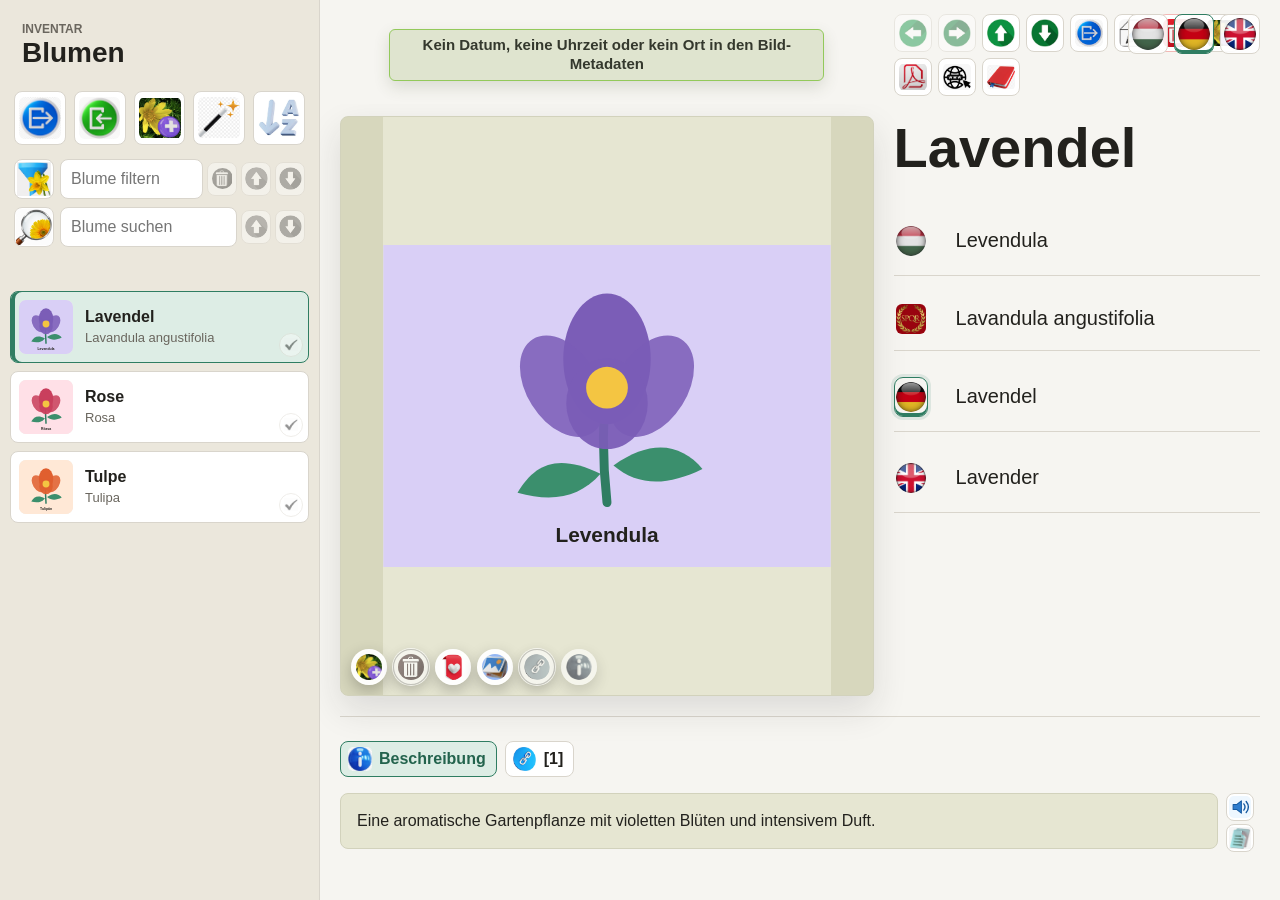
==== commit 3c6a3958: "weitere Anpassungen..." ====
--- a/index.html
+++ b/index.html
@@ -95,7 +95,7 @@
 
           <section class="fields" aria-label="Namen" data-i18n-attr="aria-label:names">
             <label>
-              <span class="field-icon-label" title="Ungarischer Name" aria-label="Ungarischer Name" data-i18n-attr="title:magyarName;aria-label:magyarName"><img src="flag-hu.png" alt=""><span aria-hidden="true">*</span></span>
+              <button class="field-icon-label language-field-label" type="button" data-name-lang="hu" title="Ungarischer Name" aria-label="Ungarischer Name" data-i18n-attr="title:magyarName;aria-label:magyarName"><img src="flag-hu.png" alt=""><span aria-hidden="true">*</span></button>
               <input id="nameHu" type="text" autocomplete="off" required>
             </label>
             <label>
@@ -104,11 +104,11 @@
             </label>
             <p id="autoFillStatus" class="autofill-status" role="status" aria-live="polite"></p>
             <label>
-              <span class="field-icon-label" title="Deutscher Name" aria-label="Deutscher Name" data-i18n-attr="title:germanName;aria-label:germanName"><img src="flag-de.png" alt=""></span>
+              <button class="field-icon-label language-field-label" type="button" data-name-lang="de" title="Deutscher Name" aria-label="Deutscher Name" data-i18n-attr="title:germanName;aria-label:germanName"><img src="flag-de.png" alt=""></button>
               <input id="nameDe" type="text" autocomplete="off">
             </label>
             <label>
-              <span class="field-icon-label" title="English Name" aria-label="English Name" data-i18n-attr="title:englishName;aria-label:englishName"><img src="flag-en.png" alt=""></span>
+              <button class="field-icon-label language-field-label" type="button" data-name-lang="en" title="English Name" aria-label="English Name" data-i18n-attr="title:englishName;aria-label:englishName"><img src="flag-en.png" alt=""></button>
               <input id="nameEn" type="text" autocomplete="off">
             </label>
             <p id="formError" class="form-error" role="alert"></p>
--- a/styles.css
+++ b/styles.css
@@ -12,6 +12,7 @@
   --shadow: 0 14px 35px rgba(34, 33, 29, 0.12);
   --radius: 8px;
   --image-surface: #e6e6d2;
+  --image-navigation-surface: #d7d7bd;
   --image-surface-line: #d2d2bc;
 }
 
@@ -533,17 +534,28 @@
 }
 
 .hero-image-shell {
+  --hero-image-navigation-width: clamp(42px, 7%, 72px);
+  box-sizing: border-box;
   position: relative;
   width: 100%;
   height: clamp(380px, 52vw, 580px);
   border-radius: var(--radius);
   box-shadow: var(--shadow);
-  background: var(--image-surface);
+  background:
+    linear-gradient(
+      90deg,
+      var(--image-navigation-surface) 0 var(--hero-image-navigation-width),
+      var(--image-surface) var(--hero-image-navigation-width) calc(100% - var(--hero-image-navigation-width)),
+      var(--image-navigation-surface) calc(100% - var(--hero-image-navigation-width)) 100%
+    );
   border: 1px solid var(--image-surface-line);
+  cursor: default;
   overflow: hidden;
+  padding: 0 var(--hero-image-navigation-width);
 }
 
 .hero-image {
+  display: block;
   width: 100%;
   height: 100%;
   cursor: zoom-in;
@@ -618,32 +630,38 @@
 }
 
 .hero-image-favorite:not(.active) {
-  opacity: 0.42;
+  opacity: 0.62;
 }
 
 .hero-image-info:not(.active) {
-  opacity: 0.42;
+  opacity: 0.62;
 }
 
 .hero-image-favorite:not(.active) img {
-  filter: grayscale(1);
+  filter: grayscale(0.85) contrast(1.08);
 }
 
 .hero-image-info:not(.active) img {
-  filter: grayscale(1);
+  filter: grayscale(0.85) contrast(1.08);
 }
 
 .hero-image-delete:disabled,
 .hero-image-source:disabled,
 .hero-image-source.looks-disabled {
   cursor: default;
-  opacity: 0.42;
+  border-color: rgba(45, 45, 45, 0.34);
+  background: rgba(255, 255, 255, 0.82);
+  box-shadow:
+    0 0 0 1px rgba(255, 255, 255, 0.86),
+    0 5px 14px rgba(0, 0, 0, 0.32);
+  opacity: 0.72;
 }
 
 .hero-image-delete:disabled img,
 .hero-image-source:disabled img,
 .hero-image-source.looks-disabled img {
-  filter: grayscale(1);
+  filter: grayscale(0.9) contrast(1.12);
+  opacity: 0.82;
 }
 
 .hero-image-nav {
@@ -694,7 +712,7 @@
   align-items: center;
   justify-content: center;
   background: rgba(16, 18, 17, 0.84);
-  cursor: zoom-out;
+  cursor: default;
   overflow: hidden;
   padding: 24px 24px 82px;
 }
@@ -710,7 +728,7 @@
   grid-template-rows: minmax(0, 1fr);
   align-items: center;
   justify-items: center;
-  cursor: default;
+  cursor: inherit;
   overflow: hidden;
 }
 
@@ -722,7 +740,40 @@
   height: 100%;
   max-width: 100%;
   max-height: 100%;
+  cursor: inherit;
   place-items: center;
+}
+
+.hero-image-shell.navigate-first,
+.hero-image-shell.navigate-first .hero-image,
+.image-preview-stack.navigate-first,
+.image-preview-stack.navigate-first .hero-image,
+.original-image-overlay.navigate-first {
+  cursor: url("data:image/svg+xml,%3Csvg xmlns='http://www.w3.org/2000/svg' width='32' height='32' viewBox='0 0 32 32'%3E%3Cg fill='none' stroke-linecap='round' stroke-linejoin='round'%3E%3Cpath d='M16 7 7 16l9 9M25 7l-9 9 9 9' stroke='white' stroke-width='4'/%3E%3Cpath d='M16 7 7 16l9 9M25 7l-9 9 9 9' stroke='black' stroke-width='2'/%3E%3C/g%3E%3C/svg%3E") 16 16, pointer;
+}
+
+.hero-image-shell.navigate-previous,
+.hero-image-shell.navigate-previous .hero-image,
+.image-preview-stack.navigate-previous,
+.image-preview-stack.navigate-previous .hero-image,
+.original-image-overlay.navigate-previous {
+  cursor: url("data:image/svg+xml,%3Csvg xmlns='http://www.w3.org/2000/svg' width='32' height='32' viewBox='0 0 32 32'%3E%3Cpath d='M19 7 10 16l9 9' fill='none' stroke='white' stroke-width='4' stroke-linecap='round' stroke-linejoin='round'/%3E%3Cpath d='M19 7 10 16l9 9' fill='none' stroke='black' stroke-width='2' stroke-linecap='round' stroke-linejoin='round'/%3E%3C/svg%3E") 16 16, pointer;
+}
+
+.hero-image-shell.navigate-next,
+.hero-image-shell.navigate-next .hero-image,
+.image-preview-stack.navigate-next,
+.image-preview-stack.navigate-next .hero-image,
+.original-image-overlay.navigate-next {
+  cursor: url("data:image/svg+xml,%3Csvg xmlns='http://www.w3.org/2000/svg' width='32' height='32' viewBox='0 0 32 32'%3E%3Cpath d='M13 7 22 16l-9 9' fill='none' stroke='white' stroke-width='4' stroke-linecap='round' stroke-linejoin='round'/%3E%3Cpath d='M13 7 22 16l-9 9' fill='none' stroke='black' stroke-width='2' stroke-linecap='round' stroke-linejoin='round'/%3E%3C/svg%3E") 16 16, pointer;
+}
+
+.hero-image-shell.navigate-last,
+.hero-image-shell.navigate-last .hero-image,
+.image-preview-stack.navigate-last,
+.image-preview-stack.navigate-last .hero-image,
+.original-image-overlay.navigate-last {
+  cursor: url("data:image/svg+xml,%3Csvg xmlns='http://www.w3.org/2000/svg' width='32' height='32' viewBox='0 0 32 32'%3E%3Cg fill='none' stroke-linecap='round' stroke-linejoin='round'%3E%3Cpath d='M7 7l9 9-9 9M16 7l9 9-9 9' stroke='white' stroke-width='4'/%3E%3Cpath d='M7 7l9 9-9 9M16 7l9 9-9 9' stroke='black' stroke-width='2'/%3E%3C/g%3E%3C/svg%3E") 16 16, pointer;
 }
 
 .original-image-content img {
@@ -734,7 +785,7 @@
   max-height: calc(100dvh - 124px);
   border-radius: var(--radius);
   box-shadow: 0 22px 70px rgba(0, 0, 0, 0.45);
-  cursor: zoom-out;
+  cursor: pointer;
   object-fit: contain;
 }
 
@@ -880,7 +931,7 @@
 .thumbnail-source:disabled,
 .thumbnail-source.looks-disabled,
 .thumbnail-delete:disabled {
-  opacity: 0.52;
+  opacity: 0.68;
 }
 
 .thumbnail-favorite:not(.active) img,
@@ -888,18 +939,26 @@
 .thumbnail-source:disabled img,
 .thumbnail-source.looks-disabled img,
 .thumbnail-delete:disabled img {
-  filter: grayscale(1);
+  filter: grayscale(0.85) contrast(1.08);
 }
 
 .thumbnail-source:disabled,
-.thumbnail-source.looks-disabled {
+.thumbnail-source.looks-disabled,
+.thumbnail-delete:disabled {
   cursor: default;
-  opacity: 0.42;
+  border-color: rgba(45, 45, 45, 0.34);
+  background: rgba(255, 255, 255, 0.84);
+  box-shadow:
+    0 0 0 1px rgba(255, 255, 255, 0.86),
+    0 4px 12px rgba(0, 0, 0, 0.3);
+  opacity: 0.72;
 }
 
 .thumbnail-source:disabled img,
-.thumbnail-source.looks-disabled img {
-  filter: grayscale(1);
+.thumbnail-source.looks-disabled img,
+.thumbnail-delete:disabled img {
+  filter: grayscale(0.9) contrast(1.12);
+  opacity: 0.82;
 }
 
 .thumbnail-source.active {
@@ -970,7 +1029,6 @@
   object-fit: cover;
 }
 
-.export-format-dialog .app-dialog-actions,
 .import-mode-dialog .app-dialog-actions {
   gap: 14px;
   align-items: center;
@@ -986,15 +1044,6 @@
   width: 64px;
   height: 64px;
   border-radius: 10px;
-}
-
-.export-format-dialog .dialog-icon-button.icon-only-choice {
-  background: var(--panel);
-  color: var(--text);
-}
-
-.export-format-dialog .dialog-icon-button.icon-only-choice:hover {
-  background: #f7f4ee;
 }
 
 .dialog-icon-button.small-icon-choice {
@@ -1033,10 +1082,216 @@
   white-space: pre-line;
 }
 
+.app-dialog-message.with-icon {
+  display: grid;
+  grid-template-columns: 42px minmax(0, 1fr);
+  gap: 10px;
+  align-items: center;
+}
+
+.app-dialog-message-icon {
+  width: 38px;
+  height: 38px;
+  object-fit: contain;
+  justify-self: center;
+}
+
+.app-dialog-message.error {
+  color: var(--danger);
+}
+
+.app-dialog-message.error .app-dialog-message-icon {
+  width: 42px;
+  height: 42px;
+}
+
+.app-dialog-message-text {
+  min-width: 0;
+}
+
 .app-dialog-actions {
   display: flex;
   justify-content: flex-end;
   gap: 10px;
+}
+
+.import-integrated-dialog {
+  width: min(760px, calc(100vw - 48px));
+}
+
+.import-integrated-form {
+  display: grid;
+  gap: 6px;
+}
+
+.import-mode-icon-group {
+  display: flex;
+  gap: 10px;
+  align-items: center;
+  justify-content: flex-start;
+  width: max-content;
+  margin-left: 46px;
+  border: 1px solid var(--line);
+  background: rgba(255, 255, 255, 0.96);
+  box-shadow: 0 5px 14px rgba(34, 33, 29, 0.2);
+  padding: 8px 14px 8px 8px;
+}
+
+.import-mode-text {
+  margin-left: 6px;
+  color: var(--text);
+  font-size: 16px;
+  font-weight: 700;
+}
+
+.import-mode-text.replace-warning {
+  color: var(--danger);
+}
+
+.import-mode-button.dialog-icon-button {
+  width: 48px;
+  min-height: 48px;
+  border: 0;
+  border-radius: 50%;
+  background: transparent;
+  box-shadow: none;
+  opacity: 1;
+  padding: 2px;
+}
+
+.import-mode-button.dialog-icon-button img {
+  width: 44px;
+  height: 44px;
+  border-radius: 50%;
+  filter: none;
+}
+
+.import-mode-button.dialog-icon-button.active {
+  box-shadow: 0 0 0 3px rgba(47, 125, 98, 0.22);
+}
+
+.import-file-row {
+  display: grid;
+  grid-template-columns: auto minmax(0, 1fr) auto auto;
+  gap: 8px;
+  align-items: center;
+}
+
+.import-file-button.dialog-icon-button {
+  width: 46px;
+  min-height: 46px;
+  padding: 3px;
+}
+
+.import-file-button.dialog-icon-button img {
+  width: 40px;
+  height: 40px;
+  border-radius: 8px;
+  object-fit: contain;
+}
+
+.import-submit-button.dialog-icon-button {
+  width: 54px;
+  min-height: 54px;
+  padding: 4px;
+}
+
+.import-submit-button.dialog-icon-button img {
+  width: 46px;
+  height: 46px;
+  border-radius: 50%;
+}
+
+.import-file-row input {
+  min-height: 42px;
+  min-width: 0;
+  border: 1px solid var(--line);
+  border-radius: var(--radius);
+  background: var(--image-surface);
+  color: var(--text);
+  font-size: 16px;
+  padding: 9px 11px;
+}
+
+.export-format-dialog {
+  width: min(760px, calc(100vw - 48px));
+}
+
+.export-format-form {
+  display: grid;
+  gap: 8px;
+}
+
+.export-file-icon-row {
+  display: flex;
+  gap: 8px;
+  align-items: center;
+  justify-content: flex-start;
+}
+
+.export-format-icon-group {
+  display: flex;
+  gap: 8px;
+  align-items: center;
+}
+
+.export-format-button.dialog-icon-button,
+.export-prefix-button.dialog-icon-button {
+  width: 54px;
+  min-height: 54px;
+  border: 0;
+  border-radius: 50%;
+  background: transparent;
+  box-shadow: none;
+  opacity: 1;
+  padding: 4px;
+}
+
+.export-format-button.dialog-icon-button img,
+.export-prefix-button.dialog-icon-button img {
+  width: 46px;
+  height: 46px;
+  border-radius: 50%;
+  filter: none;
+}
+
+.export-format-button.dialog-icon-button.active {
+  background: transparent;
+  box-shadow: 0 0 0 3px rgba(47, 125, 98, 0.32);
+}
+
+.export-file-row {
+  display: grid;
+  grid-template-columns: minmax(0, 1fr) auto auto;
+  gap: 8px;
+  align-items: center;
+}
+
+.export-submit-button.dialog-icon-button {
+  width: 54px;
+  min-height: 54px;
+  padding: 4px;
+}
+
+.export-submit-button.dialog-icon-button img {
+  width: 46px;
+  height: 46px;
+  border-radius: 50%;
+}
+
+.export-prefix-button.dialog-icon-button.active {
+  box-shadow: 0 0 0 3px rgba(47, 125, 98, 0.32);
+}
+
+.export-file-row input {
+  min-height: 42px;
+  min-width: 0;
+  border: 1px solid var(--line);
+  border-radius: var(--radius);
+  background: var(--image-surface);
+  color: var(--text);
+  font-size: 16px;
+  padding: 9px 11px;
 }
 
 .online-search-history {
@@ -1157,9 +1412,13 @@
   display: grid;
   grid-template-columns: 48px minmax(0, 1fr);
   gap: 14px;
-  align-items: baseline;
+  align-items: center;
   border-bottom: 1px solid var(--line);
   padding: 14px 0;
+}
+
+.name-row.active-language {
+  background: transparent;
 }
 
 .name-label {
@@ -1171,6 +1430,27 @@
   color: var(--muted);
   font-size: 14px;
   font-weight: 700;
+}
+
+button.name-label {
+  border: 1px solid transparent;
+  border-radius: 9px;
+  background: transparent;
+  cursor: pointer;
+  padding: 1px;
+}
+
+button.name-label:hover,
+button.name-label:focus-visible {
+  border-color: var(--accent);
+  outline: none;
+  box-shadow: 0 0 0 3px rgba(47, 125, 98, 0.15);
+}
+
+button.name-label.active {
+  border-color: var(--accent);
+  background: var(--white);
+  box-shadow: inset 0 -3px 0 var(--accent), 0 0 0 3px rgba(47, 125, 98, 0.12);
 }
 
 .name-label img,
@@ -1395,20 +1675,32 @@
 }
 
 .image-preview-stack {
+  --hero-image-navigation-width: clamp(42px, 7%, 72px);
+  box-sizing: border-box;
   position: relative;
   width: 100%;
   aspect-ratio: 4 / 3;
   height: auto;
   overflow: hidden;
-  border: 1px solid var(--line);
+  border: 1px solid var(--image-surface-line);
   border-radius: var(--radius);
+  background:
+    linear-gradient(
+      90deg,
+      var(--image-navigation-surface) 0 var(--hero-image-navigation-width),
+      var(--image-surface) var(--hero-image-navigation-width) calc(100% - var(--hero-image-navigation-width)),
+      var(--image-navigation-surface) calc(100% - var(--hero-image-navigation-width)) 100%
+    );
+  cursor: default;
+  padding: 0 var(--hero-image-navigation-width);
 }
 
 .image-preview img {
+  display: block;
   width: 100%;
   height: 100%;
   object-fit: contain;
-  background: #ffffff;
+  background: transparent;
 }
 
 .image-count-badge {
@@ -1499,6 +1791,27 @@
   justify-content: center;
 }
 
+button.field-icon-label {
+  border: 1px solid transparent;
+  border-radius: 9px;
+  background: transparent;
+  cursor: pointer;
+  padding: 1px;
+}
+
+button.field-icon-label:hover,
+button.field-icon-label:focus-visible {
+  border-color: var(--accent);
+  outline: none;
+  box-shadow: 0 0 0 3px rgba(47, 125, 98, 0.15);
+}
+
+button.field-icon-label.active {
+  border-color: var(--accent);
+  background: var(--white);
+  box-shadow: inset 0 -3px 0 var(--accent), 0 0 0 3px rgba(47, 125, 98, 0.12);
+}
+
 .description-field-label {
   width: auto;
   gap: 8px;
@@ -1548,7 +1861,10 @@
   min-height: 42px;
   border: 1px solid var(--line);
   border-radius: var(--radius);
+  background: var(--image-surface);
   color: var(--text);
+  font-size: 18px;
+  font-weight: 400;
   padding: 9px 11px;
 }
 
@@ -1693,6 +2009,7 @@
   border-radius: var(--radius);
   background: var(--image-surface);
   color: var(--text);
+  font-size: 16px;
   font-weight: 400;
   line-height: 1.55;
   padding: 10px 12px;
@@ -1918,7 +2235,7 @@
   border-radius: var(--radius);
   background: var(--image-surface);
   color: var(--text);
-  font-size: 17px;
+  font-size: 16px;
   line-height: 1.6;
   padding: 14px 16px;
 }
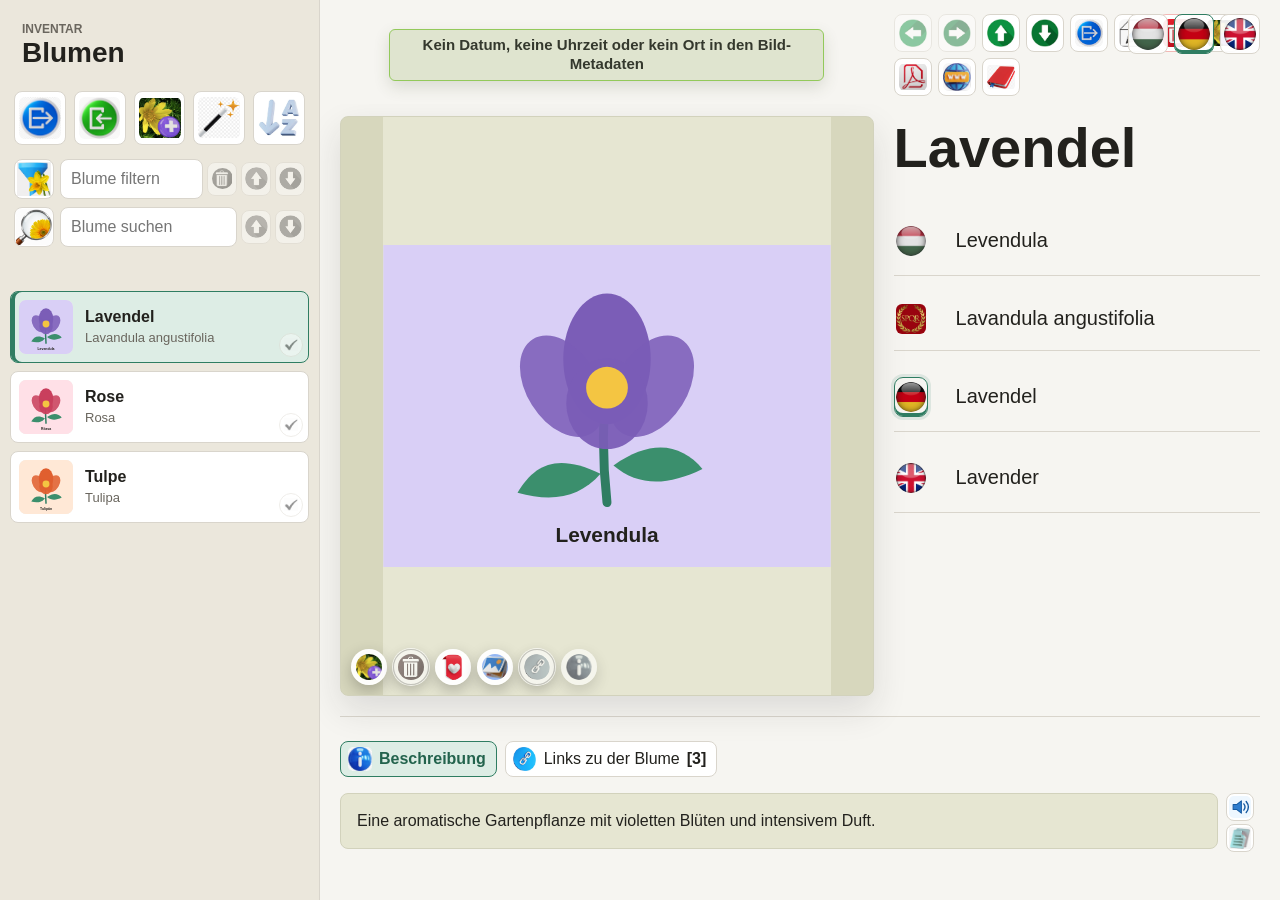
==== commit 3cc237bf: "weitere Anpassungen..." ====
--- a/index.html
+++ b/index.html
@@ -64,6 +64,7 @@
         <div id="topDetailActions" class="sticky-detail-actions hidden"></div>
         <div id="formTopActions" class="sticky-form-actions hidden">
           <div class="form-actions form-top-actions detail-actions">
+            <button id="formWebSearchButton" class="icon-action icon-only-action" type="button" title="Blume im Internet suchen" aria-label="Blume im Internet suchen" data-i18n-attr="title:searchFlowerOnline;aria-label:searchFlowerOnline"><img src="icon-web-search.png" alt=""><span class="visually-hidden" data-i18n="searchFlowerOnline">Blume im Internet suchen</span></button>
             <button class="icon-action icon-only-action" type="submit" form="flowerForm" title="Speichern" aria-label="Speichern" data-i18n-attr="title:save;aria-label:save"><img src="icon-save.png?v=20260625-2" alt=""><span class="visually-hidden" data-i18n="save">Speichern</span></button>
             <button id="cancelButton" class="icon-action icon-only-action" type="button" title="Abbrechen" aria-label="Abbrechen" data-i18n-attr="title:cancel;aria-label:cancel"><img src="icon-exit.png" alt=""><span class="visually-hidden" data-i18n="cancel">Abbrechen</span></button>
           </div>
@@ -174,8 +175,12 @@
             </div>
             <div class="field-block links-editor">
               <div class="links-editor-header">
-                <span class="field-label" data-i18n="linksTitle">Links</span>
-                <button id="addLinkButton" type="button" data-i18n="addLink">Link hinzufügen</button>
+                <span class="field-label" data-i18n="linksAddTitle">Links zu der Blume hinzufügen</span>
+                <span class="links-add-type-group">
+                  <button class="links-add-button" type="button" data-link-add-type="info" title="Info-Link in aktueller Sprache hinzufügen" aria-label="Info-Link in aktueller Sprache hinzufügen" data-i18n-attr="title:addInfoLink;aria-label:addInfoLink"><img src="icon-web-search.png" alt=""><span class="visually-hidden" data-i18n="addInfoLink">Info-Link hinzufügen</span></button>
+                  <button class="links-add-button" type="button" data-link-add-type="image" title="Bild-Link in aktueller Sprache hinzufügen" aria-label="Bild-Link in aktueller Sprache hinzufügen" data-i18n-attr="title:addImageLink;aria-label:addImageLink"><img src="icon-link-image.png" alt=""><span class="visually-hidden" data-i18n="addImageLink">Bild-Link hinzufügen</span></button>
+                  <button class="links-add-button" type="button" data-link-add-type="video" title="Video-Link in aktueller Sprache hinzufügen" aria-label="Video-Link in aktueller Sprache hinzufügen" data-i18n-attr="title:addVideoLink;aria-label:addVideoLink"><img src="icon-link-video.png" alt=""><span class="visually-hidden" data-i18n="addVideoLink">Video-Link hinzufügen</span></button>
+                </span>
               </div>
               <div id="linksEditorList" class="links-editor-list"></div>
             </div>
@@ -185,6 +190,6 @@
     </main>
   </div>
 
-  <script src="app.js?v=20260625-21"></script>
+  <script src="app.js?v=20260627-02"></script>
 </body>
 </html>
--- a/styles.css
+++ b/styles.css
@@ -2274,10 +2274,39 @@
   list-style: none;
 }
 
+.links-list li {
+  display: grid;
+  grid-template-columns: 28px 28px minmax(0, 1fr);
+  gap: 8px;
+  align-items: center;
+}
+
+.link-display-language,
+.link-type-icon {
+  display: inline-flex;
+  width: 24px;
+  height: 24px;
+  align-items: center;
+  justify-content: center;
+}
+
+.link-display-language img,
+.link-type-icon img {
+  width: 22px;
+  height: 22px;
+  border-radius: 50%;
+  object-fit: cover;
+}
+
+.link-type-icon img {
+  border-radius: 6px;
+  object-fit: contain;
+}
+
 .links-list a {
   color: var(--accent-strong);
   font-size: 17px;
-  font-weight: 700;
+  font-weight: 400;
   overflow-wrap: anywhere;
 }
 
@@ -2289,8 +2318,42 @@
 .links-editor-header {
   display: flex;
   align-items: center;
-  justify-content: space-between;
-  gap: 10px;
+  justify-content: flex-start;
+  gap: 8px;
+}
+
+.links-add-type-group {
+  display: inline-flex;
+  gap: 6px;
+  align-items: center;
+}
+
+.links-add-button {
+  display: inline-flex;
+  width: 34px;
+  height: 34px;
+  min-height: 34px;
+  align-items: center;
+  justify-content: center;
+  border: 1px solid var(--line);
+  border-radius: 50%;
+  background: transparent;
+  cursor: pointer;
+  padding: 2px;
+}
+
+.links-add-button img {
+  width: 100%;
+  height: 100%;
+  border-radius: 50%;
+  object-fit: contain;
+}
+
+.links-add-button:hover,
+.links-add-button:focus-visible {
+  border-color: var(--accent);
+  outline: none;
+  box-shadow: 0 0 0 3px rgba(47, 125, 98, 0.15);
 }
 
 .links-editor-list {
@@ -2300,12 +2363,19 @@
 
 .link-editor-row {
   display: grid;
-  grid-template-columns: repeat(3, minmax(150px, 1fr)) minmax(240px, 1.8fr);
   gap: 10px;
   border: 1px solid var(--line);
   border-radius: var(--radius);
-  background: #faf9f6;
-  padding: 10px;
+  background: var(--image-surface);
+  font-weight: 400;
+  padding: 10px 12px;
+}
+
+.link-editor-main {
+  display: grid;
+  grid-template-columns: 30px 30px minmax(180px, 0.9fr) minmax(240px, 1.5fr) auto;
+  gap: 10px;
+  align-items: center;
 }
 
 .link-editor-row label {
@@ -2313,6 +2383,15 @@
   grid-template-columns: 34px minmax(0, 1fr);
   align-items: center;
   gap: 8px;
+  font-weight: 400;
+}
+
+.link-editor-row label.link-input-plain {
+  grid-template-columns: minmax(0, 1fr);
+}
+
+.link-editor-row input {
+  font-weight: 400;
 }
 
 .link-editor-row label span[data-link-label] {
@@ -2341,11 +2420,48 @@
 .link-editor-actions {
   display: flex;
   justify-content: flex-end;
-  gap: 8px;
-  grid-column: 1 / -1;
-}
-
-.link-move-button {
+  gap: 6px;
+}
+
+.link-language-icon,
+.link-type-button,
+.link-editor-main > .link-type-icon {
+  display: inline-flex;
+  width: 30px;
+  height: 30px;
+  align-items: center;
+  justify-content: center;
+}
+
+.link-language-icon img,
+.link-type-button img,
+.link-editor-main > .link-type-icon img {
+  width: 28px;
+  height: 28px;
+  object-fit: contain;
+}
+
+.link-language-icon img {
+  border-radius: 50%;
+}
+
+.link-type-button {
+  border: 1px solid var(--line);
+  border-radius: 8px;
+  background: transparent;
+  cursor: pointer;
+  padding: 1px;
+}
+
+.link-type-button:hover,
+.link-type-button:focus-visible {
+  border-color: var(--accent);
+  outline: none;
+  box-shadow: 0 0 0 3px rgba(47, 125, 98, 0.14);
+}
+
+.link-move-button,
+.link-remove-button {
   display: inline-flex;
   width: 38px;
   min-width: 38px;
@@ -2354,11 +2470,16 @@
   padding: 3px;
 }
 
-.link-move-button img {
+.link-move-button img,
+.link-remove-button img {
   width: 26px;
   height: 26px;
   border-radius: 50%;
   object-fit: contain;
+}
+
+.link-remove-button img {
+  border-radius: 6px;
 }
 
 .form-error {
@@ -2468,6 +2589,14 @@
     grid-template-columns: 1fr;
   }
 
+  .link-editor-main {
+    grid-template-columns: 1fr;
+  }
+
+  .link-editor-actions {
+    justify-content: flex-start;
+  }
+
   .icon-action {
     flex: 1 1 100%;
     justify-content: center;
